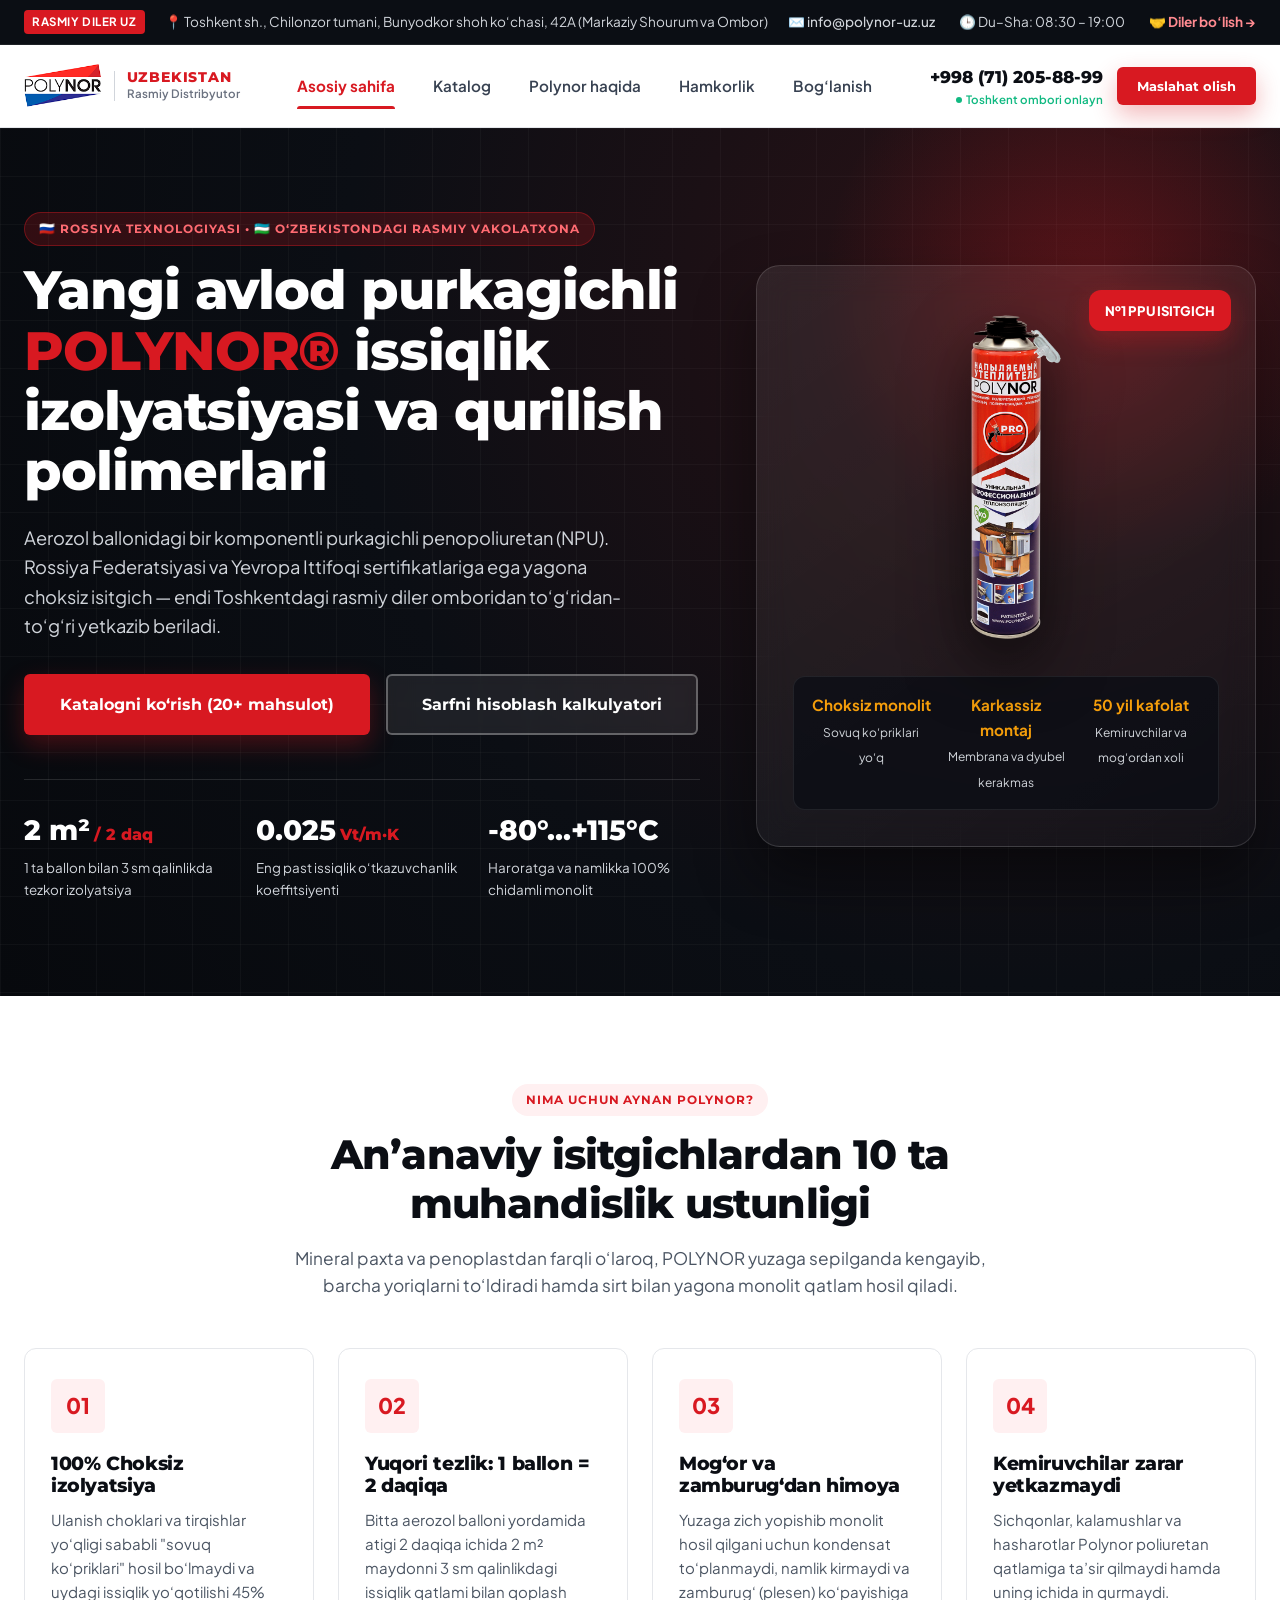
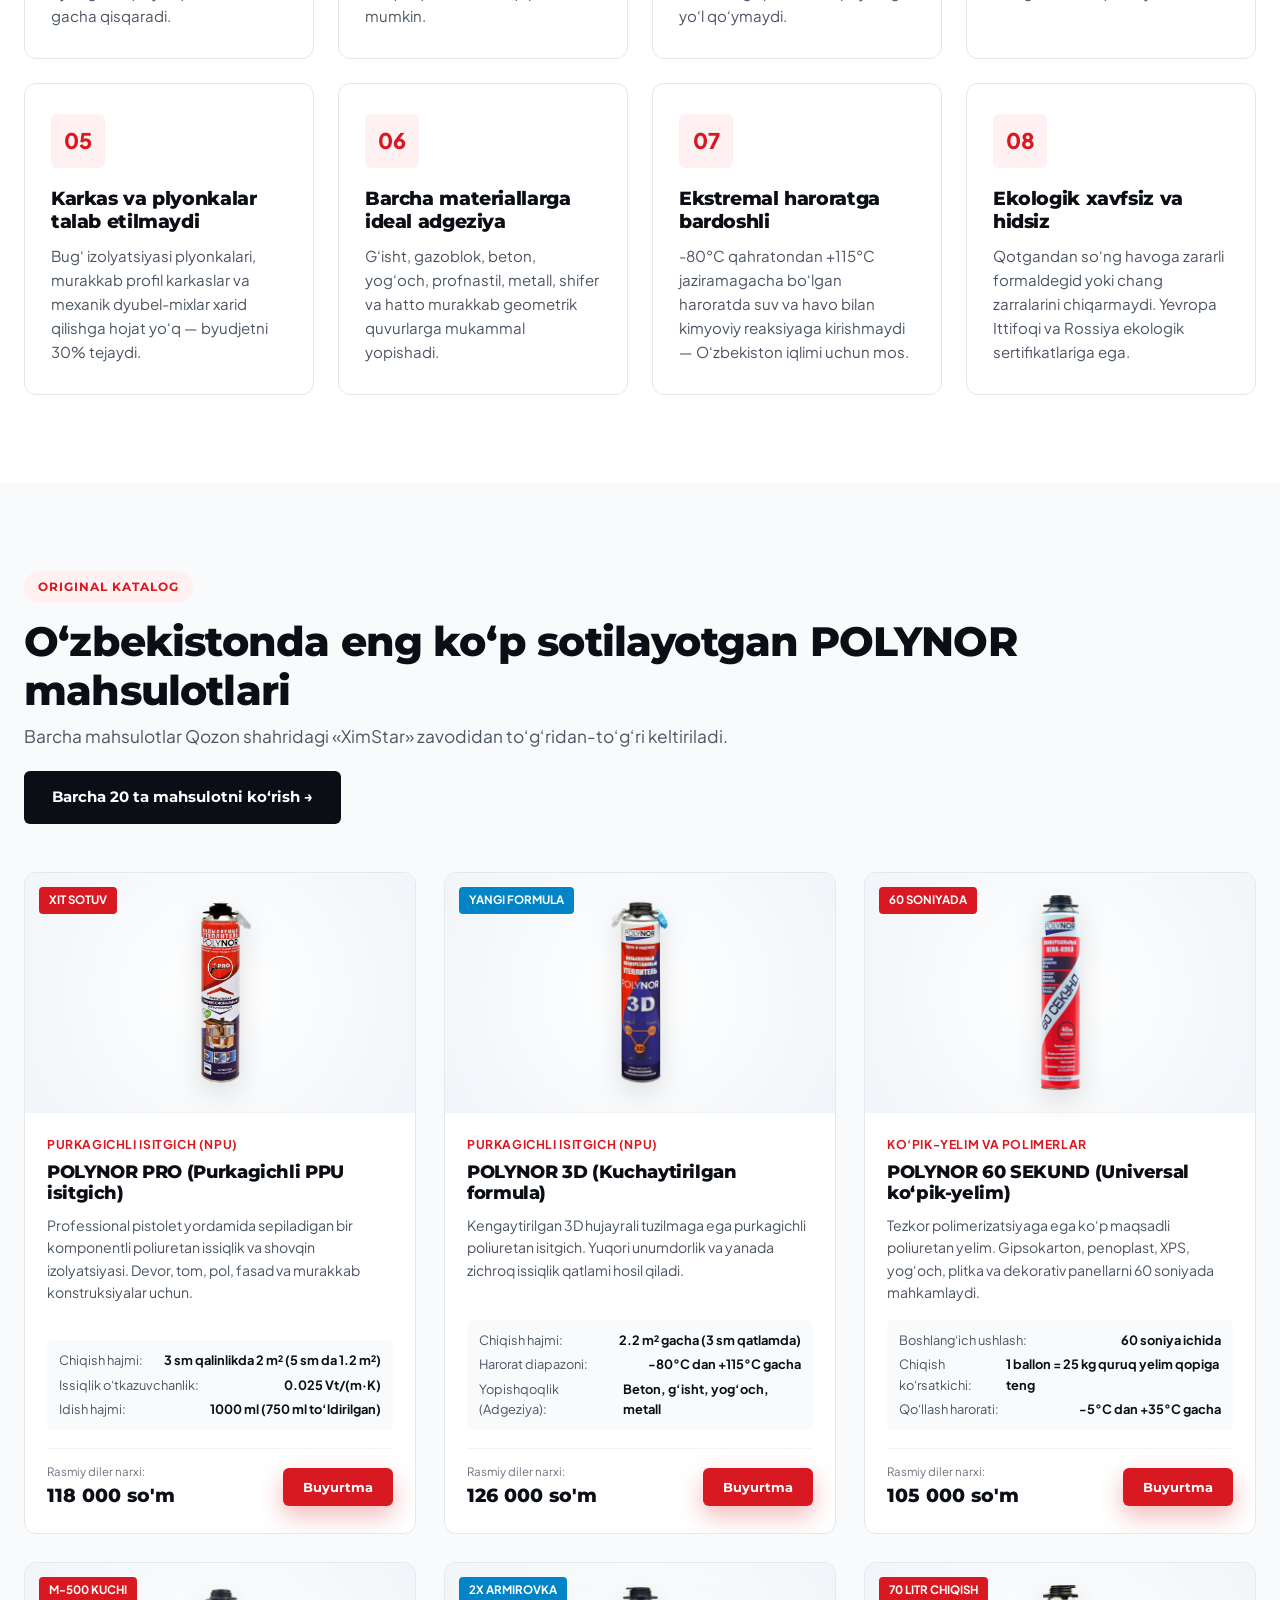
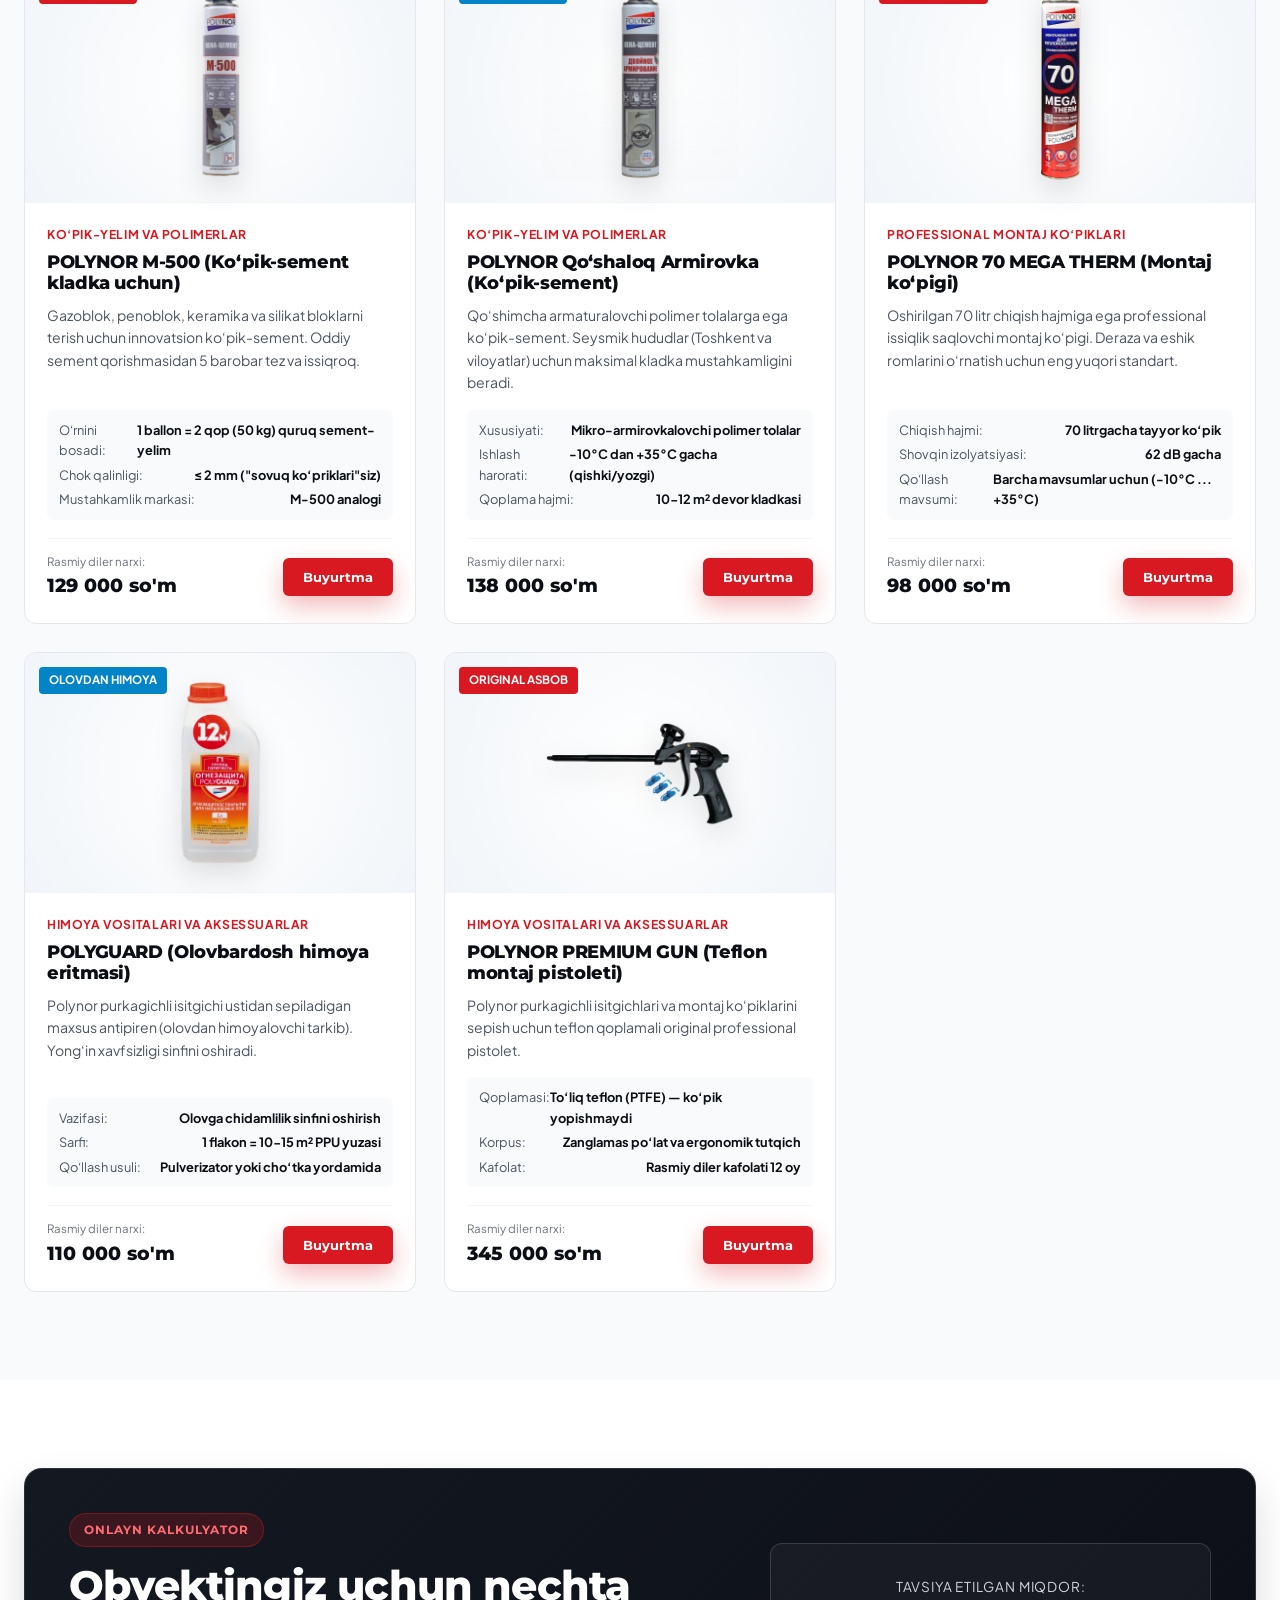
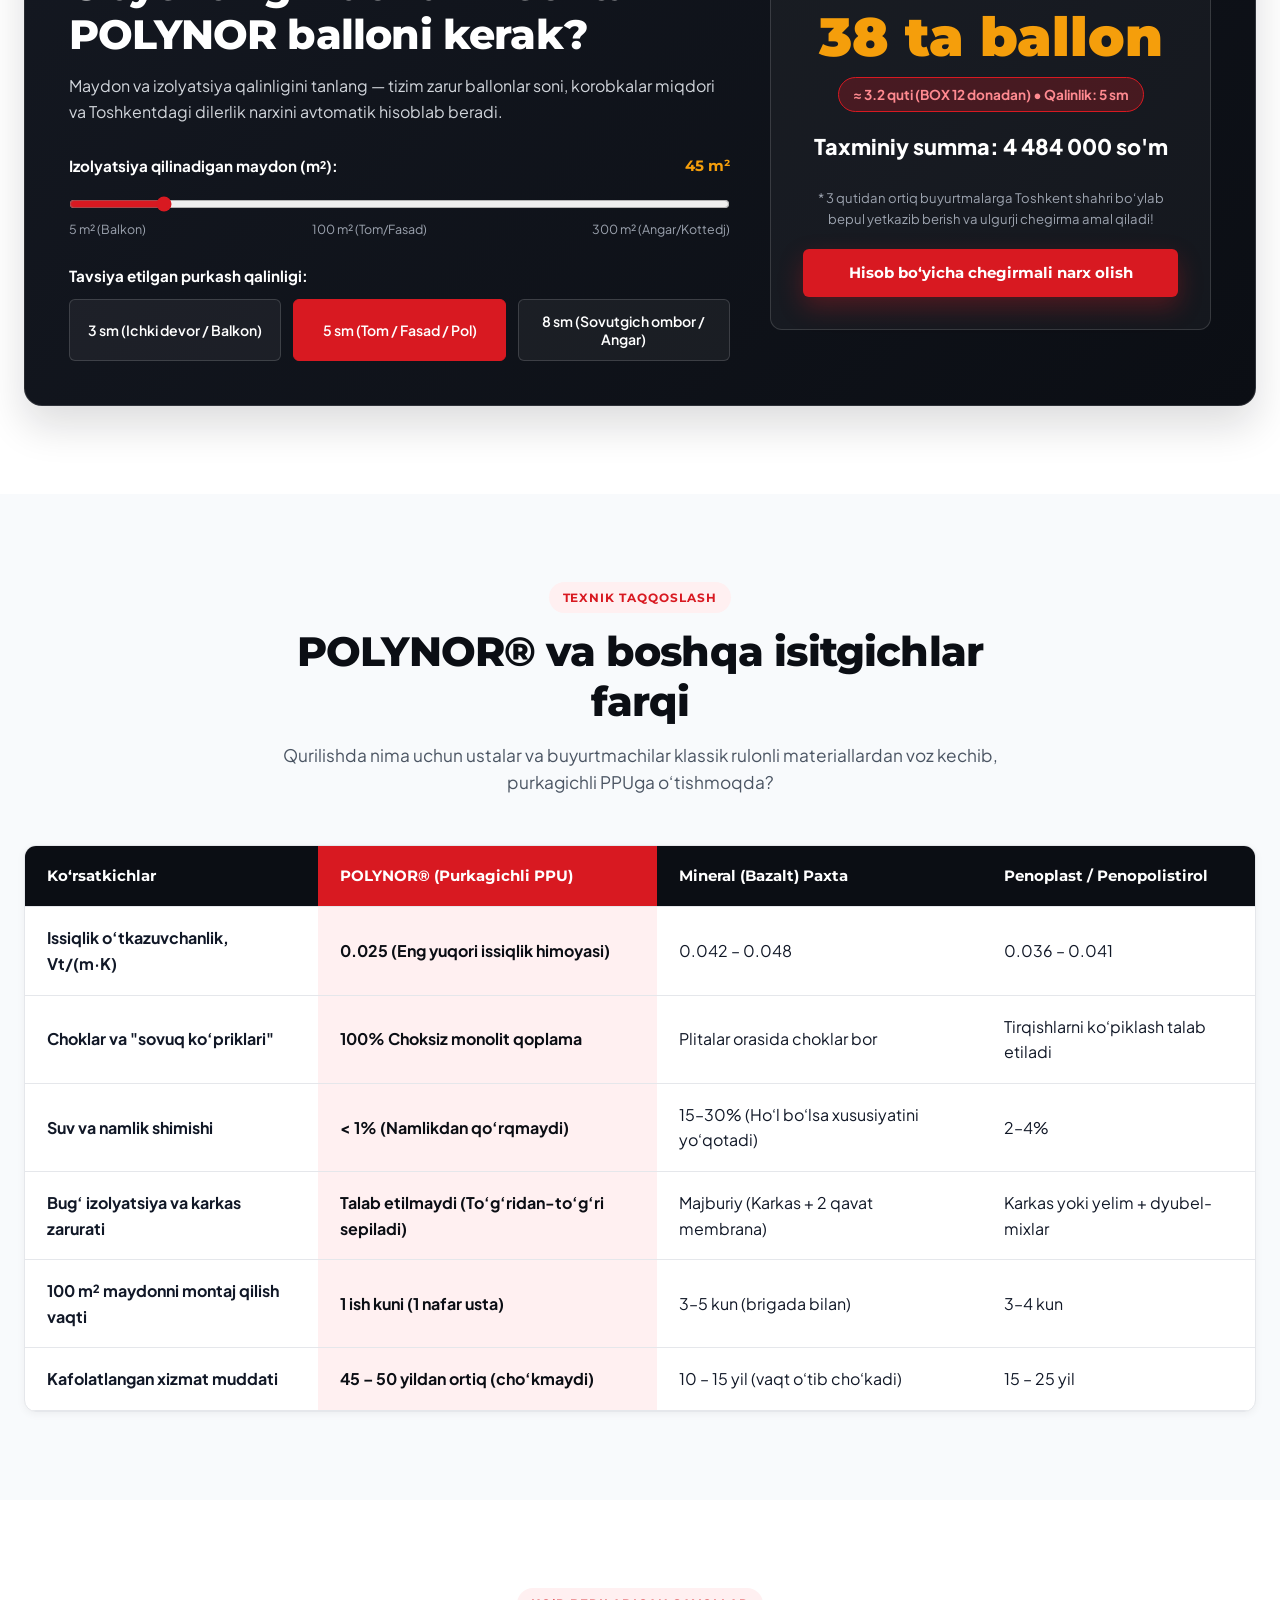
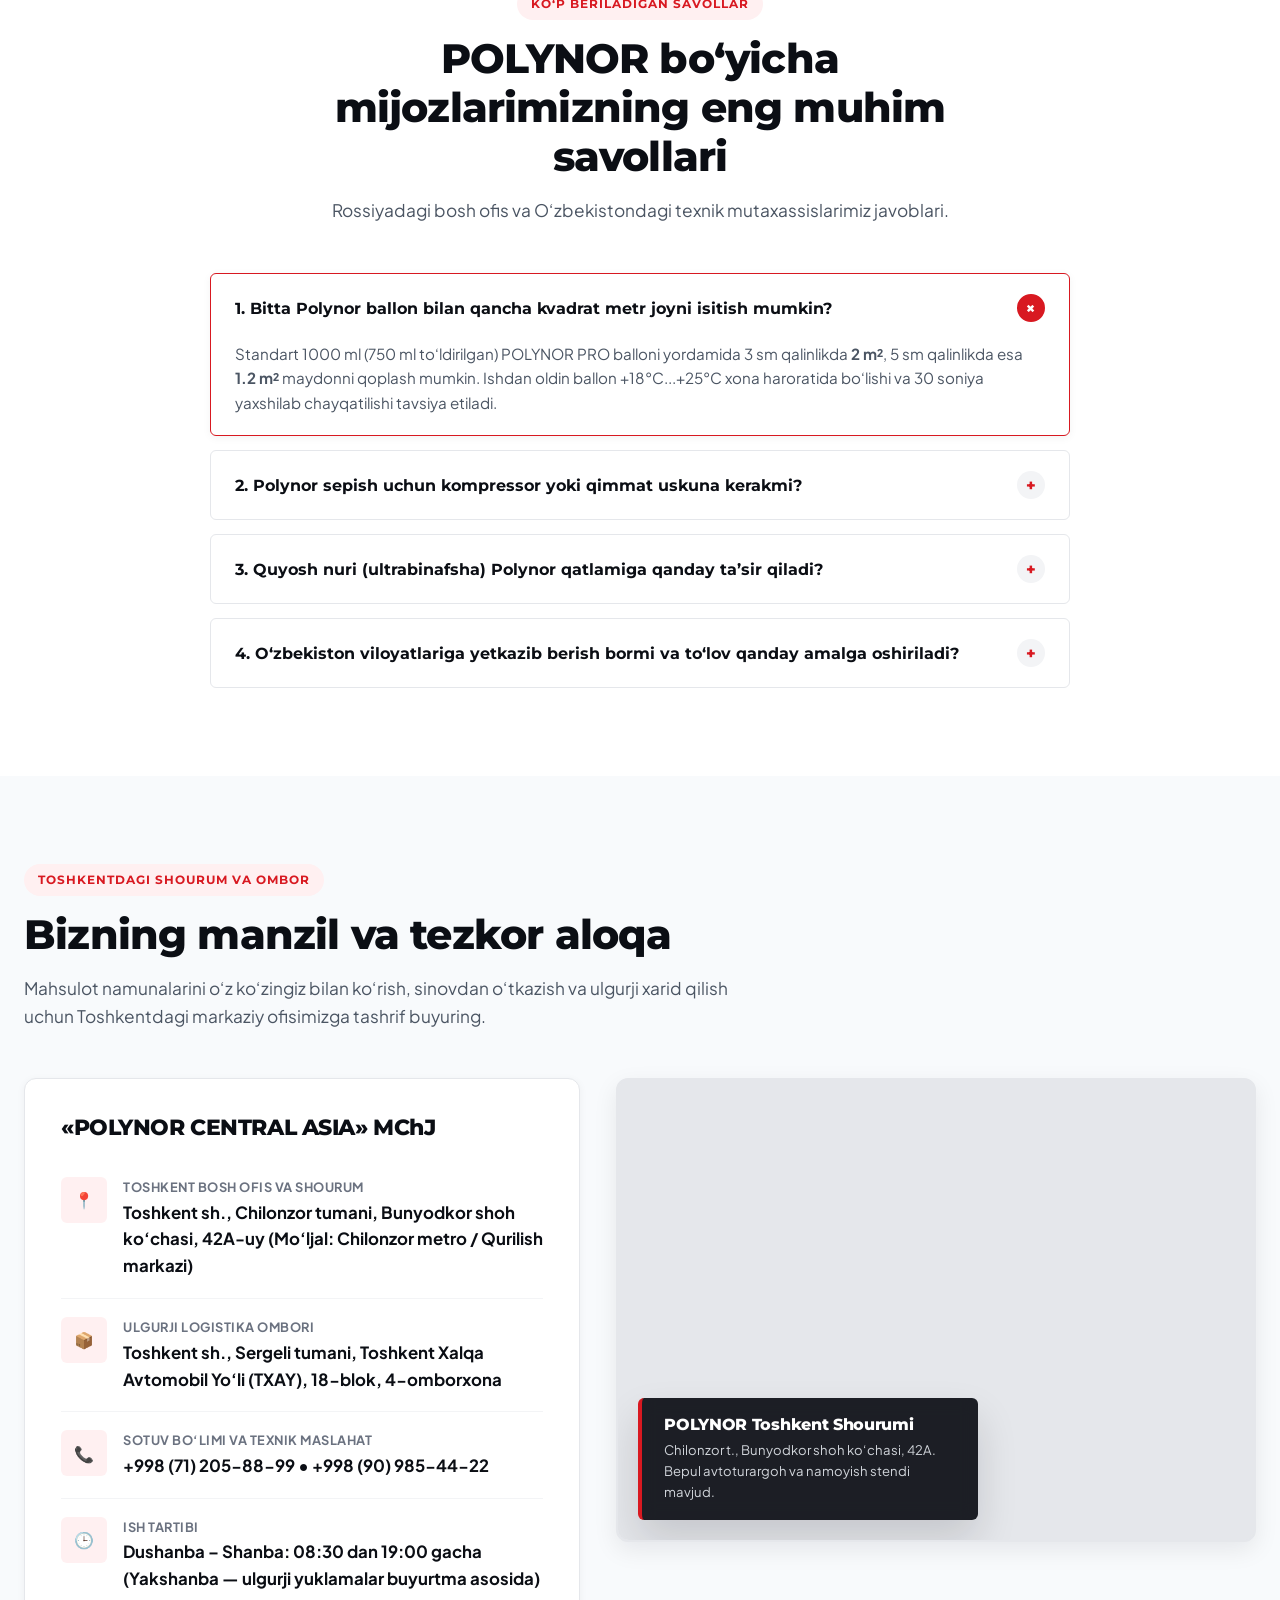
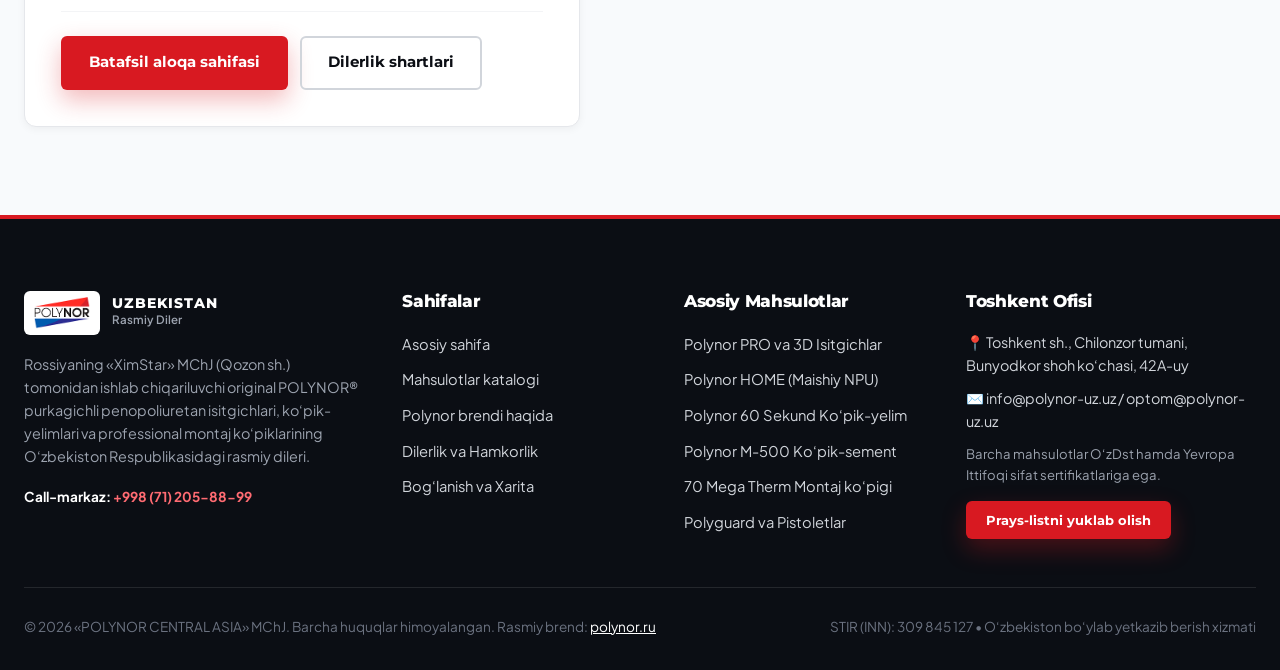
==== index.html @ f9812c46 "Initial commit: Polynor Uzbekistan official dealer website" ====
<!DOCTYPE html>
<html lang="uz">
<head>
  <meta charset="UTF-8">
  <meta name="viewport" content="width=device-width, initial-scale=1.0">
  <meta http-equiv="X-UA-Compatible" content="ie=edge">
  
  <!-- Primary SEO Meta Tags -->
  <title>POLYNOR Uzbekistan — O‘zbekistondagi Rasmiy Dileri | Purkagichli PPU Isitgich va Ko‘pik-Yelimlar</title>
  <meta name="description" content="Rossiyaning POLYNOR brendi O‘zbekistondagi rasmiy dileri. Bir komponentli purkagichli poliuretan isitgichlar (NPU), 60 Sekund ko‘pik-yelim, M-500 ko‘pik-sement va montaj ko‘piklari Toshkentda ulgurji hamda chakana narxlarda.">
  <meta name="keywords" content="Polynor Uzbekistan, Polynor Toshkent, purkagichli isitgich, penopoliuretan PPU, napilyaemiy uteplitel, Polynor 60 sekund, ko'pik sement M-500, issiqlik izolyatsiyasi, qurilish mollari Toshkent">
  <meta name="author" content="POLYNOR CENTRAL ASIA LLC — Rasmiy Diler">
  <meta name="robots" content="index, follow, max-image-preview:large">
  <link rel="canonical" href="https://polynor.uz/">

  <!-- Open Graph / Social Media -->
  <meta property="og:type" content="website">
  <meta property="og:locale" content="uz_UZ">
  <meta property="og:site_name" content="POLYNOR Uzbekistan">
  <meta property="og:title" content="POLYNOR Uzbekistan — Innovatsion Purkagichli PPU Isitgich va Qurilish Kimyosi">
  <meta property="og:description" content="1 ballon bilan 2 daqiqada 2 m² choksiz issiqlik izolyatsiyasi! Rossiyaning RF va Yevropa Ittifoqi sertifikatiga ega POLYNOR mahsulotlari Toshkent omboridan.">
  <meta property="og:image" content="assets/img/products/polynor-pro.png">
  <meta property="og:url" content="https://polynor.uz/">

  <!-- Google Fonts -->
  <link rel="preconnect" href="https://fonts.googleapis.com">
  <link rel="preconnect" href="https://fonts.gstatic.com" crossorigin>
  <link href="https://fonts.googleapis.com/css2?family=Montserrat:wght@600;700;800;900&family=Plus+Jakarta+Sans:wght@400;500;600;700&display=swap" rel="stylesheet">

  <!-- Main Stylesheet -->
  <link rel="stylesheet" href="assets/css/style.css">

  <!-- Structured Data JSON-LD (Organization, LocalBusiness, FAQPage) -->
  <script type="application/ld+json">
  {
    "@context": "https://schema.org",
    "@graph": [
      {
        "@type": "LocalBusiness",
        "@id": "https://polynor.uz/#organization",
        "name": "POLYNOR Uzbekistan — Rasmiy Diler (OOO Polynor Central Asia)",
        "image": "https://polynor.uz/assets/img/logo.png",
        "url": "https://polynor.uz/",
        "telephone": "+998712058899",
        "priceRange": "UZS",
        "address": {
          "@type": "PostalAddress",
          "streetAddress": "Chilonzor tumani, Bunyodkor shoh ko‘chasi, 42A-uy",
          "addressLocality": "Toshkent",
          "postalCode": "100115",
          "addressCountry": "UZ"
        },
        "geo": {
          "@type": "GeoCoordinates",
          "latitude": 41.2858,
          "longitude": 69.2035
        },
        "openingHoursSpecification": [
          {
            "@type": "OpeningHoursSpecification",
            "dayOfWeek": ["Monday", "Tuesday", "Wednesday", "Thursday", "Friday", "Saturday"],
            "opens": "08:30",
            "closes": "19:00"
          }
        ]
      },
      {
        "@type": "FAQPage",
        "mainEntity": [
          {
            "@type": "Question",
            "name": "1 ta Polynor ballon bilan qancha maydonni isitish mumkin?",
            "acceptedAnswer": {
              "@type": "Answer",
              "text": "1 ta standart Polynor PRO yoki HOME balloni bilan 3 sm qalinlikda 2 m² yuzani, 5 sm qalinlikda esa 1.2 m² yuzani 2 daqiqa ichida choksiz izolyatsiya qilish mumkin."
            }
          },
          {
            "@type": "Question",
            "name": "O‘zbekistonning +50°C issiq yozida va sovuq qishida Polynor o‘z xususiyatini yo‘qotmaydimi?",
            "acceptedAnswer": {
              "@type": "Answer",
              "text": "Yo‘q, Polynor poliuretan qatlami -80°C dan +115°C gacha bo‘lgan harorat oralig‘ida suv va havo bilan reaksiyaga kirishmaydi, cho‘kmaydi va 50 yilgacha xizmat qiladi."
            }
          }
        ]
      }
    ]
  }
  </script>
</head>
<body>

  <!-- Top Announcement & Official Dealer Bar -->
  <div class="topbar">
    <div class="container topbar__inner">
      <div class="topbar__left">
        <span class="topbar__badge">Rasmiy Diler UZ</span>
        <span class="topbar__info">📍 Toshkent sh., Chilonzor tumani, Bunyodkor shoh ko‘chasi, 42A (Markaziy Shourum va Ombor)</span>
      </div>
      <div class="topbar__right">
        <a href="mailto:info@polynor-uz.uz" class="topbar__link">✉️ info@polynor-uz.uz</a>
        <span class="topbar__info">🕒 Du–Sha: 08:30 – 19:00</span>
        <a href="partnership.html" class="topbar__link" style="color: #FF8A90; font-weight: 700;">🤝 Diler bo‘lish →</a>
      </div>
    </div>
  </div>

  <!-- Main Sticky Header -->
  <header class="header">
    <div class="container header__inner">
      <a href="index.html" class="logo" aria-label="POLYNOR Uzbekistan Bosh sahifa">
        <img src="assets/img/logo.png" alt="POLYNOR Original Logo" class="logo__img">
        <span class="logo__divider"></span>
        <div class="logo__region">
          <span class="logo__country">Uzbekistan</span>
          <span class="logo__sub">Rasmiy Distribyutor</span>
        </div>
      </a>

      <nav class="nav" id="mainNav" aria-label="Asosiy navigatsiya">
        <a href="index.html" class="nav__link active">Asosiy sahifa</a>
        <a href="catalog.html" class="nav__link">Katalog</a>
        <a href="about.html" class="nav__link">Polynor haqida</a>
        <a href="partnership.html" class="nav__link">Hamkorlik</a>
        <a href="contact.html" class="nav__link">Bog‘lanish</a>
      </nav>

      <div class="header__actions">
        <div class="header__phone">
          <a href="tel:+998712058899" class="header__phone-num">+998 (71) 205-88-99</a>
          <span class="header__phone-label">Toshkent ombori onlayn</span>
        </div>
        <button type="button" class="btn btn--primary btn--sm js-order-btn" data-product="Bepul texnik maslahat va narxlar praysti">
          Maslahat olish
        </button>
        <button type="button" class="burger" id="burgerBtn" aria-label="Menyuni ochish" aria-expanded="false">
          <svg width="24" height="24" viewBox="0 0 24 24" fill="none" stroke="currentColor" stroke-width="2.2">
            <line x1="3" y1="6" x2="21" y2="6"></line>
            <line x1="3" y1="12" x2="21" y2="12"></line>
            <line x1="3" y1="18" x2="21" y2="18"></line>
          </svg>
        </button>
      </div>
    </div>
  </header>

  <main>
    <!-- HERO SECTION -->
    <section class="hero">
      <div class="hero__glow"></div>
      <div class="container hero__grid">
        <div class="hero__content">
          <span class="section-tag section-tag--dark">🇷🇺 Rossiya texnologiyasi • 🇺🇿 O‘zbekistondagi rasmiy vakolatxona</span>
          <h1 class="hero__title">
            Yangi avlod purkagichli <span>POLYNOR®</span> issiqlik izolyatsiyasi va qurilish polimerlari
          </h1>
          <p class="hero__subtitle">
            Aerozol ballonidagi bir komponentli purkagichli penopoliuretan (NPU). Rossiya Federatsiyasi va Yevropa Ittifoqi sertifikatlariga ega yagona choksiz isitgich — endi Toshkentdagi rasmiy diler omboridan to‘g‘ridan-to‘g‘ri yetkazib beriladi.
          </p>
          <div class="hero__actions">
            <a href="catalog.html" class="btn btn--primary btn--lg">
              Katalogni ko‘rish (20+ mahsulot)
            </a>
            <a href="#calculator" class="btn btn--outline-white btn--lg">
              Sarfni hisoblash kalkulyatori
            </a>
          </div>

          <div class="hero__metrics">
            <div>
              <div class="hero__metric-val">2 m² <small>/ 2 daq</small></div>
              <div class="hero__metric-label">1 ta ballon bilan 3 sm qalinlikda tezkor izolyatsiya</div>
            </div>
            <div>
              <div class="hero__metric-val">0.025 <small>Vt/m·K</small></div>
              <div class="hero__metric-label">Eng past issiqlik o‘tkazuvchanlik koeffitsiyenti</div>
            </div>
            <div>
              <div class="hero__metric-val">-80°...+115°C</div>
              <div class="hero__metric-label">Haroratga va namlikka 100% chidamli monolit</div>
            </div>
          </div>
        </div>

        <div class="hero__showcase">
          <span class="hero__showcase-badge">№1 PPU ISITGICH</span>
          <div class="hero__product-stage">
            <img src="assets/img/products/polynor-pro.png" alt="POLYNOR PRO Purkagichli Penopoliuretan Isitgich" class="hero__product-img">
          </div>
          <div class="hero__specs-bar">
            <div class="hero__spec-item">
              <strong>Choksiz monolit</strong>
              <span>Sovuq ko‘priklari yo‘q</span>
            </div>
            <div class="hero__spec-item">
              <strong>Karkassiz montaj</strong>
              <span>Membrana va dyubel kerakmas</span>
            </div>
            <div class="hero__spec-item">
              <strong>50 yil kafolat</strong>
              <span>Kemiruvchilar va mog‘ordan xoli</span>
            </div>
          </div>
        </div>
      </div>
    </section>

    <!-- 10 OFFICIAL ADVANTAGES OF POLYNOR -->
    <section class="section section--white">
      <div class="container">
        <div class="section-header section-header--center">
          <span class="section-tag">Nima uchun aynan POLYNOR?</span>
          <h2 class="section-title">An’anaviy isitgichlardan 10 ta muhandislik ustunligi</h2>
          <p class="section-desc">
            Mineral paxta va penoplastdan farqli o‘laroq, POLYNOR yuzaga sepilganda kengayib, barcha yoriqlarni to‘ldiradi hamda sirt bilan yagona monolit qatlam hosil qiladi.
          </p>
        </div>

        <div class="advantages-grid">
          <div class="adv-card">
            <div class="adv-card__icon">01</div>
            <h3 class="adv-card__title">100% Choksiz izolyatsiya</h3>
            <p class="adv-card__text">Ulanish choklari va tirqishlar yo‘qligi sababli "sovuq ko‘priklari" hosil bo‘lmaydi va uydagi issiqlik yo‘qotilishi 45% gacha qisqaradi.</p>
          </div>
          <div class="adv-card">
            <div class="adv-card__icon">02</div>
            <h3 class="adv-card__title">Yuqori tezlik: 1 ballon = 2 daqiqa</h3>
            <p class="adv-card__text">Bitta aerozol balloni yordamida atigi 2 daqiqa ichida 2 m² maydonni 3 sm qalinlikdagi issiqlik qatlami bilan qoplash mumkin.</p>
          </div>
          <div class="adv-card">
            <div class="adv-card__icon">03</div>
            <h3 class="adv-card__title">Mog‘or va zamburug‘dan himoya</h3>
            <p class="adv-card__text">Yuzaga zich yopishib monolit hosil qilgani uchun kondensat to‘planmaydi, namlik kirmaydi va zamburug‘ (plesen) ko‘payishiga yo‘l qo‘ymaydi.</p>
          </div>
          <div class="adv-card">
            <div class="adv-card__icon">04</div>
            <h3 class="adv-card__title">Kemiruvchilar zarar yetkazmaydi</h3>
            <p class="adv-card__text">Sichqonlar, kalamushlar va hasharotlar Polynor poliuretan qatlamiga ta’sir qilmaydi hamda uning ichida in qurmaydi.</p>
          </div>
          <div class="adv-card">
            <div class="adv-card__icon">05</div>
            <h3 class="adv-card__title">Karkas va plyonkalar talab etilmaydi</h3>
            <p class="adv-card__text">Bug‘ izolyatsiyasi plyonkalari, murakkab profil karkaslar va mexanik dyubel-mixlar xarid qilishga hojat yo‘q — byudjetni 30% tejaydi.</p>
          </div>
          <div class="adv-card">
            <div class="adv-card__icon">06</div>
            <h3 class="adv-card__title">Barcha materiallarga ideal adgeziya</h3>
            <p class="adv-card__text">G‘isht, gazoblok, beton, yog‘och, profnastil, metall, shifer va hatto murakkab geometrik quvurlarga mukammal yopishadi.</p>
          </div>
          <div class="adv-card">
            <div class="adv-card__icon">07</div>
            <h3 class="adv-card__title">Ekstremal haroratga bardoshli</h3>
            <p class="adv-card__text">-80°C qahratondan +115°C jaziramagacha bo‘lgan haroratda suv va havo bilan kimyoviy reaksiyaga kirishmaydi — O‘zbekiston iqlimi uchun mos.</p>
          </div>
          <div class="adv-card">
            <div class="adv-card__icon">08</div>
            <h3 class="adv-card__title">Ekologik xavfsiz va hidsiz</h3>
            <p class="adv-card__text">Qotgandan so‘ng havoga zararli formaldegid yoki chang zarralarini chiqarmaydi. Yevropa Ittifoqi va Rossiya ekologik sertifikatlariga ega.</p>
          </div>
        </div>
      </div>
    </section>

    <!-- FEATURED PRODUCTS SECTION -->
    <section class="section">
      <div class="container">
        <div class="section-header" style="display: flex; justify-content: space-between; align-items: flex-end; flex-wrap: wrap; gap: 20px; max-width: 100%;">
          <div>
            <span class="section-tag">Original Katalog</span>
            <h2 class="section-title" style="margin-bottom: 8px;">O‘zbekistonda eng ko‘p sotilayotgan POLYNOR mahsulotlari</h2>
            <p class="section-desc">Barcha mahsulotlar Qozon shahridagi «XimStar» zavodidan to‘g‘ridan-to‘g‘ri keltiriladi.</p>
          </div>
          <a href="catalog.html" class="btn btn--dark">Barcha 20 ta mahsulotni ko‘rish →</a>
        </div>

        <div class="products-grid" id="featuredProductsGrid">
          <!-- Dynamically populated by assets/js/main.js -->
        </div>
      </div>
    </section>

    <!-- INTERACTIVE THERMAL CALCULATOR -->
    <section class="section section--white" id="calculator">
      <div class="container">
        <div class="calc-box">
          <div class="calc-grid">
            <div>
              <span class="section-tag section-tag--dark">Onlayn Kalkulyator</span>
              <h2 class="section-title" style="color: #fff; margin-bottom: 14px;">Obyektingiz uchun nechta POLYNOR balloni kerak?</h2>
              <p style="color: #d1d5db; margin-bottom: 30px;">
                Maydon va izolyatsiya qalinligini tanlang — tizim zarur ballonlar soni, korobkalar miqdori va Toshkentdagi dilerlik narxini avtomatik hisoblab beradi.
              </p>

              <div class="calc-form__group">
                <div class="calc-form__label">
                  <span>Izolyatsiya qilinadigan maydon (m²):</span>
                  <span class="calc-form__val" id="calcAreaVal">45 m²</span>
                </div>
                <input type="range" id="calcArea" class="calc-range" min="5" max="300" step="5" value="45">
                <div style="display: flex; justify-content: space-between; font-size: 0.78rem; color: #9ca3af; margin-top: 6px;">
                  <span>5 m² (Balkon)</span>
                  <span>100 m² (Tom/Fasad)</span>
                  <span>300 m² (Angar/Kottedj)</span>
                </div>
              </div>

              <div class="calc-form__group" style="margin-bottom: 0;">
                <div class="calc-form__label">
                  <span>Tavsiya etilgan purkash qalinligi:</span>
                </div>
                <div class="calc-options">
                  <button type="button" class="calc-opt" data-thickness="3">
                    3 sm (Ichki devor / Balkon)
                  </button>
                  <button type="button" class="calc-opt active" data-thickness="5">
                    5 sm (Tom / Fasad / Pol)
                  </button>
                  <button type="button" class="calc-opt" data-thickness="8">
                    8 sm (Sovutgich ombor / Angar)
                  </button>
                </div>
              </div>
            </div>

            <div class="calc-result">
              <div style="font-size: 0.85rem; text-transform: uppercase; letter-spacing: 0.06em; color: #d1d5db;">Tavsiya etilgan miqdor:</div>
              <div class="calc-result__cans" id="calcResultCans">38 ta ballon</div>
              <div class="calc-result__boxes" id="calcResultBoxes">≈ 3.2 quti (BOX 12 donadan) • Qalinlik: 5 sm</div>
              <div class="calc-result__price" id="calcResultPrice">Taxminiy summa: 4 484 000 so'm</div>
              <p style="font-size: 0.82rem; color: #9ca3af; margin-bottom: 20px;">
                * 3 qutidan ortiq buyurtmalarga Toshkent shahri bo‘ylab bepul yetkazib berish va ulgurji chegirma amal qiladi!
              </p>
              <button type="button" class="btn btn--primary btn--full js-order-btn" id="calcOrderBtn" data-product="Kalkulyator bo'yicha hisob-kitob buyurtmasi">
                Hisob bo‘yicha chegirmali narx olish
              </button>
            </div>
          </div>
        </div>
      </div>
    </section>

    <!-- COMPARISON TABLE (POLYNOR VS MINERAL WOOL VS EPS) -->
    <section class="section">
      <div class="container">
        <div class="section-header section-header--center">
          <span class="section-tag">Texnik Taqqoslash</span>
          <h2 class="section-title">POLYNOR® va boshqa isitgichlar farqi</h2>
          <p class="section-desc">Qurilishda nima uchun ustalar va buyurtmachilar klassik rulonli materiallardan voz kechib, purkagichli PPUga o‘tishmoqda?</p>
        </div>

        <div class="table-wrap">
          <table class="comp-table">
            <thead>
              <tr>
                <th>Ko‘rsatkichlar</th>
                <th class="highlight">POLYNOR® (Purkagichli PPU)</th>
                <th>Mineral (Bazalt) Paxta</th>
                <th>Penoplast / Penopolistirol</th>
              </tr>
            </thead>
            <tbody>
              <tr>
                <td><strong>Issiqlik o‘tkazuvchanlik, Vt/(m·K)</strong></td>
                <td class="highlight">0.025 (Eng yuqori issiqlik himoyasi)</td>
                <td>0.042 – 0.048</td>
                <td>0.036 – 0.041</td>
              </tr>
              <tr>
                <td><strong>Choklar va "sovuq ko‘priklari"</strong></td>
                <td class="highlight">100% Choksiz monolit qoplama</td>
                <td>Plitalar orasida choklar bor</td>
                <td>Tirqishlarni ko‘piklash talab etiladi</td>
              </tr>
              <tr>
                <td><strong>Suv va namlik shimishi</strong></td>
                <td class="highlight">&lt; 1% (Namlikdan qo‘rqmaydi)</td>
                <td>15–30% (Ho‘l bo‘lsa xususiyatini yo‘qotadi)</td>
                <td>2–4%</td>
              </tr>
              <tr>
                <td><strong>Bug‘ izolyatsiya va karkas zarurati</strong></td>
                <td class="highlight">Talab etilmaydi (To‘g‘ridan-to‘g‘ri sepiladi)</td>
                <td>Majburiy (Karkas + 2 qavat membrana)</td>
                <td>Karkas yoki yelim + dyubel-mixlar</td>
              </tr>
              <tr>
                <td><strong>100 m² maydonni montaj qilish vaqti</strong></td>
                <td class="highlight">1 ish kuni (1 nafar usta)</td>
                <td>3–5 kun (brigada bilan)</td>
                <td>3–4 kun</td>
              </tr>
              <tr>
                <td><strong>Kafolatlangan xizmat muddati</strong></td>
                <td class="highlight">45 – 50 yildan ortiq (cho‘kmaydi)</td>
                <td>10 – 15 yil (vaqt o‘tib cho‘kadi)</td>
                <td>15 – 25 yil</td>
              </tr>
            </tbody>
          </table>
        </div>
      </div>
    </section>

    <!-- FAQ SECTION -->
    <section class="section section--white">
      <div class="container">
        <div class="section-header section-header--center">
          <span class="section-tag">Ko‘p beriladigan savollar</span>
          <h2 class="section-title">POLYNOR bo‘yicha mijozlarimizning eng muhim savollari</h2>
          <p class="section-desc">Rossiyadagi bosh ofis va O‘zbekistondagi texnik mutaxassislarimiz javoblari.</p>
        </div>

        <div class="faq-list">
          <div class="faq-item active">
            <button type="button" class="faq-question">
              <span>1. Bitta Polynor ballon bilan qancha kvadrat metr joyni isitish mumkin?</span>
              <span class="faq-icon">+</span>
            </button>
            <div class="faq-answer">
              Standart 1000 ml (750 ml to‘ldirilgan) POLYNOR PRO balloni yordamida 3 sm qalinlikda <strong>2 m²</strong>, 5 sm qalinlikda esa <strong>1.2 m²</strong> maydonni qoplash mumkin. Ishdan oldin ballon +18°C...+25°C xona haroratida bo‘lishi va 30 soniya yaxshilab chayqatilishi tavsiya etiladi.
            </div>
          </div>

          <div class="faq-item">
            <button type="button" class="faq-question">
              <span>2. Polynor sepish uchun kompressor yoki qimmat uskuna kerakmi?</span>
              <span class="faq-icon">+</span>
            </button>
            <div class="faq-answer">
              Mutlaqo kerak emas! POLYNORning asosiy afzalligi — u elektr energiyasi, kompressor yoki ikki komponentli reaktorlarsiz ishlaydi. Sizga faqat montaj pistoleti (Polynor Premium GUN) va ballon to‘plamidagi maxsus qizil purkagich nasadka kifoya. POLYNOR HOME versiyasi esa hatto pistoletsiz ham ishlatiladi.
            </div>
          </div>

          <div class="faq-item">
            <button type="button" class="faq-question">
              <span>3. Quyosh nuri (ultrabinafsha) Polynor qatlamiga qanday ta’sir qiladi?</span>
              <span class="faq-icon">+</span>
            </button>
            <div class="faq-answer">
              Barcha poliuretanlar kabi, POLYNOR ham ochiq quyosh nuri (UV) ostida qolsa, vaqt o‘tishi bilan sarg‘ayib, ustki qatlami mo‘rtlashishi mumkin. Shu sababli tashqi fasadda qo‘llanilganda, qotgandan so‘ng ustidan suvoq, bo‘yoq, sayding yoki dekorativ panel bilan yopilishi kerak.
            </div>
          </div>

          <div class="faq-item">
            <button type="button" class="faq-question">
              <span>4. O‘zbekiston viloyatlariga yetkazib berish bormi va to‘lov qanday amalga oshiriladi?</span>
              <span class="faq-icon">+</span>
            </button>
            <div class="faq-answer">
              Ha! Toshkent shahridagi markaziy omborimizdan Samarqand, Buxoro, Farg‘ona, Andijon, Namangan, Qashqadaryo, Surxondaryo, Xorazm, Navoiy va Qoraqalpog‘istonga 24-48 soat ichida transport kompaniyalari orqali yetkazib beramiz. To‘lov naqd, Uzcard/Humo/Click/Payme yoki korxonalar uchun QQS (NDS) bilan pul o‘tkazish yo‘li orqali qabul qilinadi.
            </div>
          </div>
        </div>
      </div>
    </section>

    <!-- TASHKENT IFRAME MAP & QUICK CONTACT SECTION -->
    <section class="section">
      <div class="container">
        <div class="section-header">
          <span class="section-tag">Toshkentdagi Shourum va Ombor</span>
          <h2 class="section-title">Bizning manzil va tezkor aloqa</h2>
          <p class="section-desc">Mahsulot namunalarini o‘z ko‘zingiz bilan ko‘rish, sinovdan o‘tkazish va ulgurji xarid qilish uchun Toshkentdagi markaziy ofisimizga tashrif buyuring.</p>
        </div>

        <div class="contact-grid">
          <div class="contact-info-card">
            <h3 style="font-size: 1.35rem; margin-bottom: 18px;">«POLYNOR CENTRAL ASIA» MChJ</h3>
            
            <div class="contact-item">
              <div class="contact-item__icon">📍</div>
              <div>
                <div class="contact-item__label">Toshkent Bosh Ofis va Shourum</div>
                <div class="contact-item__val">Toshkent sh., Chilonzor tumani, Bunyodkor shoh ko‘chasi, 42A-uy (Mo‘ljal: Chilonzor metro / Qurilish markazi)</div>
              </div>
            </div>

            <div class="contact-item">
              <div class="contact-item__icon">📦</div>
              <div>
                <div class="contact-item__label">Ulgurji Logistika Ombori</div>
                <div class="contact-item__val">Toshkent sh., Sergeli tumani, Toshkent Xalqa Avtomobil Yo‘li (TXAY), 18-blok, 4-omborxona</div>
              </div>
            </div>

            <div class="contact-item">
              <div class="contact-item__icon">📞</div>
              <div>
                <div class="contact-item__label">Sotuv bo‘limi va Texnik maslahat</div>
                <div class="contact-item__val">
                  <a href="tel:+998712058899">+998 (71) 205-88-99</a> &bull; <a href="tel:+998909854422">+998 (90) 985-44-22</a>
                </div>
              </div>
            </div>

            <div class="contact-item">
              <div class="contact-item__icon">🕒</div>
              <div>
                <div class="contact-item__label">Ish tartibi</div>
                <div class="contact-item__val">Dushanba – Shanba: 08:30 dan 19:00 gacha (Yakshanba — ulgurji yuklamalar buyurtma asosida)</div>
              </div>
            </div>

            <div style="margin-top: 24px; display: flex; gap: 12px; flex-wrap: wrap;">
              <a href="contact.html" class="btn btn--primary">Batafsil aloqa sahifasi</a>
              <a href="partnership.html" class="btn btn--outline">Dilerlik shartlari</a>
            </div>
          </div>

          <div class="map-frame-wrap">
            <iframe 
              title="Polynor Uzbekistan Toshkentdagi Rasmiy Diler Xaritasi"
              src="https://www.google.com/maps/embed?pb=!1m18!1m12!1m3!1d47966.66316873688!2d69.1856414!3d41.2857977!2m3!1f0!2f0!3f0!3m2!1i1024!2i768!4f13.1!3m3!1m2!1s0x38ae8ba578f4f58d%3A0xd7a2ecf23413b7a0!2sChilanzar%20District%2C%20Tashkent%2C%20Uzbekistan!5e0!3m2!1sen!2suz!4v1710000000000!5m2!1sen!2suz" 
              allowfullscreen="" 
              loading="lazy" 
              referrerpolicy="no-referrer-when-downgrade">
            </iframe>
            <div class="map-overlay-card">
              <h4>POLYNOR Toshkent Shourumi</h4>
              <p>Chilonzor t., Bunyodkor shoh ko‘chasi, 42A. Bepul avtoturargoh va namoyish stendi mavjud.</p>
            </div>
          </div>
        </div>
      </div>
    </section>
  </main>

  <!-- FOOTER -->
  <footer class="footer">
    <div class="container">
      <div class="footer__grid">
        <div>
          <a href="index.html" class="logo" style="margin-bottom: 18px;">
            <img src="assets/img/logo.png" alt="POLYNOR Logo" class="logo__img" style="background: #fff; padding: 6px 10px; border-radius: 6px;">
            <div class="logo__region">
              <span class="logo__country" style="color: #fff;">Uzbekistan</span>
              <span class="logo__sub" style="color: #9ca3af;">Rasmiy Diler</span>
            </div>
          </a>
          <p style="font-size: 0.9rem; color: #9ca3af; margin-bottom: 18px;">
            Rossiyaning «XimStar» MChJ (Qozon sh.) tomonidan ishlab chiqariluvchi original POLYNOR® purkagichli penopoliuretan isitgichlari, ko‘pik-yelimlari va professional montaj ko‘piklarining O‘zbekiston Respublikasidagi rasmiy dileri.
          </p>
          <div style="font-size: 0.85rem; color: #fff; font-weight: 700;">
            Call-markaz: <a href="tel:+998712058899" style="color: #FF6B72;">+998 (71) 205-88-99</a>
          </div>
        </div>

        <div>
          <h4 class="footer__title">Sahifalar</h4>
          <ul class="footer__links">
            <li><a href="index.html">Asosiy sahifa</a></li>
            <li><a href="catalog.html">Mahsulotlar katalogi</a></li>
            <li><a href="about.html">Polynor brendi haqida</a></li>
            <li><a href="partnership.html">Dilerlik va Hamkorlik</a></li>
            <li><a href="contact.html">Bog‘lanish va Xarita</a></li>
          </ul>
        </div>

        <div>
          <h4 class="footer__title">Asosiy Mahsulotlar</h4>
          <ul class="footer__links">
            <li><a href="catalog.html?cat=insulation">Polynor PRO va 3D Isitgichlar</a></li>
            <li><a href="catalog.html?cat=insulation">Polynor HOME (Maishiy NPU)</a></li>
            <li><a href="catalog.html?cat=adhesives">Polynor 60 Sekund Ko‘pik-yelim</a></li>
            <li><a href="catalog.html?cat=adhesives">Polynor M-500 Ko‘pik-sement</a></li>
            <li><a href="catalog.html?cat=foams">70 Mega Therm Montaj ko‘pigi</a></li>
            <li><a href="catalog.html?cat=accessories">Polyguard va Pistoletlar</a></li>
          </ul>
        </div>

        <div>
          <h4 class="footer__title">Toshkent Ofisi</h4>
          <p style="font-size: 0.9rem; margin-bottom: 10px;">
            📍 Toshkent sh., Chilonzor tumani, Bunyodkor shoh ko‘chasi, 42A-uy
          </p>
          <p style="font-size: 0.9rem; margin-bottom: 10px;">
            ✉️ <a href="mailto:info@polynor-uz.uz">info@polynor-uz.uz</a> / <a href="mailto:optom@polynor-uz.uz">optom@polynor-uz.uz</a>
          </p>
          <p style="font-size: 0.82rem; color: #9ca3af; margin-bottom: 16px;">
            Barcha mahsulotlar O‘zDst hamda Yevropa Ittifoqi sifat sertifikatlariga ega.
          </p>
          <button type="button" class="btn btn--primary btn--sm js-order-btn" data-product="Ulgurji prays-list so'rovi">
            Prays-listni yuklab olish
          </button>
        </div>
      </div>

      <div class="footer__bottom">
        <div>&copy; 2026 «POLYNOR CENTRAL ASIA» MChJ. Barcha huquqlar himoyalangan. Rasmiy brend: <a href="https://www.polynor.ru/ru" target="_blank" rel="noopener" style="color: #fff; text-decoration: underline;">polynor.ru</a></div>
        <div>STIR (INN): 309 845 127 • O‘zbekiston bo‘ylab yetkazib berish xizmati</div>
      </div>
    </div>
  </footer>

  <!-- ORDER & CALLBACK MODAL -->
  <div class="modal-backdrop" id="orderModal" role="dialog" aria-modal="true" aria-labelledby="modalHeading">
    <div class="modal">
      <button type="button" class="modal__close" id="modalCloseBtn" aria-label="Yopish">&times;</button>
      <span class="section-tag">Tezkor buyurtma</span>
      <h3 id="modalHeading" style="font-size: 1.4rem; margin-bottom: 6px;">Rasmiy dilerdan buyurtma va maslahat</h3>
      <p id="modalProductTitle" style="font-size: 0.9rem; color: var(--brand-red); font-weight: 700; margin-bottom: 18px;">
        Umumiy maslahat va buyurtma
      </p>

      <form class="js-lead-form">
        <input type="hidden" name="product" id="modalProductInput" value="">
        <div class="form-group">
          <label class="form-label" for="modalName">Ismingiz yoki tashkilot nomi *</label>
          <input type="text" id="modalName" class="form-control" placeholder="Masalan: Azizbek / Stroy Invest MChJ" required>
        </div>
        <div class="form-group">
          <label class="form-label" for="modalPhone">Telefon raqamingiz *</label>
          <input type="tel" id="modalPhone" class="form-control" placeholder="+998 (90) 123-45-67" required>
        </div>
        <div class="form-group">
          <label class="form-label" for="modalRegion">Hudud va kerakli miqdor</label>
          <input type="text" id="modalRegion" class="form-control" placeholder="Toshkent sh. / 2 korobka (24 ta ballon)">
        </div>
        <button type="submit" class="btn btn--primary btn--full">So‘rov yuborish</button>
      </form>
    </div>
  </div>

  <script src="assets/js/main.js"></script>
</body>
</html>
---- assets/css/style.css ----
/* ==========================================================================
   POLYNOR UZBEKISTAN — OFFICIAL DEALER STYLESHEET
   Brand-aligned Industrial Modern Design (Polynor Red #D81921, Charcoal #111418)
   ========================================================================== */

:root {
  --brand-red: #D81921;
  --brand-red-dark: #B01017;
  --brand-red-light: #FFF0F1;
  --brand-amber: #F59E0B;
  --brand-cream: #FEF3C7;
  
  --dark-900: #0B0E14;
  --dark-800: #141821;
  --dark-700: #1E2430;
  --dark-600: #2D3545;
  
  --gray-900: #111827;
  --gray-700: #374151;
  --gray-600: #4B5563;
  --gray-500: #6B7280;
  --gray-300: #D1D5DB;
  --gray-200: #E5E7EB;
  --gray-100: #F3F4F6;
  --gray-50: #F8FAFC;
  --white: #FFFFFF;

  --radius-sm: 6px;
  --radius-md: 12px;
  --radius-lg: 18px;
  --radius-xl: 24px;

  --shadow-sm: 0 2px 8px rgba(11, 14, 20, 0.05);
  --shadow-md: 0 8px 24px rgba(11, 14, 20, 0.08);
  --shadow-lg: 0 20px 40px rgba(11, 14, 20, 0.14);
  --shadow-red: 0 10px 25px rgba(216, 25, 33, 0.3);

  --transition: all 0.28s cubic-bezier(0.16, 1, 0.3, 1);
  --container: 1280px;
}

*, *::before, *::after {
  box-sizing: border-box;
  margin: 0;
  padding: 0;
}

html {
  scroll-behavior: smooth;
  font-size: 16px;
}

body {
  font-family: 'Plus Jakarta Sans', 'Inter', -apple-system, BlinkMacSystemFont, sans-serif;
  color: var(--gray-900);
  background-color: var(--gray-50);
  line-height: 1.6;
  overflow-x: hidden;
  -webkit-font-smoothing: antialiased;
}

h1, h2, h3, h4, h5, h6 {
  font-family: 'Montserrat', 'Plus Jakarta Sans', sans-serif;
  font-weight: 800;
  line-height: 1.2;
  letter-spacing: -0.02em;
  color: var(--dark-900);
}

a {
  color: inherit;
  text-decoration: none;
  transition: var(--transition);
}

ul {
  list-style: none;
}

img {
  max-width: 100%;
  height: auto;
  display: block;
}

button, input, select, textarea {
  font-family: inherit;
  font-size: inherit;
}

.container {
  max-width: var(--container);
  margin: 0 auto;
  padding: 0 24px;
}

/* ==========================================================================
   TOP BAR & HEADER
   ========================================================================== */
.topbar {
  background: var(--dark-900);
  color: var(--gray-300);
  font-size: 0.85rem;
  padding: 10px 0;
  border-bottom: 1px solid rgba(255, 255, 255, 0.08);
}

.topbar__inner {
  display: flex;
  justify-content: space-between;
  align-items: center;
  flex-wrap: wrap;
  gap: 12px;
}

.topbar__left {
  display: flex;
  align-items: center;
  gap: 20px;
}

.topbar__badge {
  background: var(--brand-red);
  color: var(--white);
  font-weight: 700;
  font-size: 0.72rem;
  text-transform: uppercase;
  padding: 3px 8px;
  border-radius: 4px;
  letter-spacing: 0.05em;
}

.topbar__info {
  display: flex;
  align-items: center;
  gap: 6px;
}

.topbar__right {
  display: flex;
  align-items: center;
  gap: 24px;
}

.topbar__link {
  display: inline-flex;
  align-items: center;
  gap: 6px;
  color: var(--gray-300);
  font-weight: 500;
}

.topbar__link:hover {
  color: var(--white);
}

.header {
  position: sticky;
  top: 0;
  z-index: 1000;
  background: rgba(255, 255, 255, 0.95);
  backdrop-filter: blur(12px);
  border-bottom: 1px solid var(--gray-200);
  transition: var(--transition);
}

.header.scrolled {
  box-shadow: var(--shadow-md);
}

.header__inner {
  display: flex;
  align-items: center;
  justify-content: space-between;
  height: 82px;
  gap: 24px;
}

.logo {
  display: flex;
  align-items: center;
  gap: 12px;
}

.logo__img {
  height: 44px;
  width: auto;
  object-fit: contain;
}

.logo__divider {
  width: 1px;
  height: 30px;
  background: var(--gray-300);
}

.logo__region {
  display: flex;
  flex-direction: column;
}

.logo__country {
  font-family: 'Montserrat', sans-serif;
  font-weight: 800;
  font-size: 0.85rem;
  color: var(--brand-red);
  letter-spacing: 0.06em;
  text-transform: uppercase;
  line-height: 1.1;
}

.logo__sub {
  font-size: 0.72rem;
  color: var(--gray-500);
  font-weight: 600;
}

.nav {
  display: flex;
  align-items: center;
  gap: 6px;
}

.nav__link {
  padding: 10px 16px;
  font-weight: 600;
  font-size: 0.95rem;
  color: var(--gray-700);
  border-radius: var(--radius-sm);
  position: relative;
}

.nav__link:hover {
  color: var(--brand-red);
  background: var(--brand-red-light);
}

.nav__link.active {
  color: var(--brand-red);
  font-weight: 700;
}

.nav__link.active::after {
  content: '';
  position: absolute;
  bottom: 0;
  left: 16px;
  right: 16px;
  height: 3px;
  background: var(--brand-red);
  border-radius: 3px 3px 0 0;
}

.header__actions {
  display: flex;
  align-items: center;
  gap: 14px;
}

.header__phone {
  display: flex;
  flex-direction: column;
  text-align: right;
}

.header__phone-num {
  font-family: 'Montserrat', sans-serif;
  font-weight: 800;
  font-size: 1.05rem;
  color: var(--dark-900);
}

.header__phone-num:hover {
  color: var(--brand-red);
}

.header__phone-label {
  font-size: 0.72rem;
  color: #10B981;
  font-weight: 600;
  display: flex;
  align-items: center;
  justify-content: flex-end;
  gap: 4px;
}

.header__phone-label::before {
  content: '';
  width: 6px;
  height: 6px;
  background: #10B981;
  border-radius: 50%;
  display: inline-block;
}

.burger {
  display: none;
  background: none;
  border: 1px solid var(--gray-200);
  border-radius: var(--radius-sm);
  padding: 10px;
  cursor: pointer;
  color: var(--dark-900);
}

/* ==========================================================================
   BUTTONS & BADGES
   ========================================================================== */
.btn {
  display: inline-flex;
  align-items: center;
  justify-content: center;
  gap: 10px;
  padding: 13px 26px;
  font-family: 'Montserrat', sans-serif;
  font-weight: 700;
  font-size: 0.92rem;
  border-radius: var(--radius-sm);
  border: 2px solid transparent;
  cursor: pointer;
  transition: var(--transition);
  text-align: center;
  white-space: nowrap;
}

.btn--primary {
  background: var(--brand-red);
  color: var(--white);
  box-shadow: var(--shadow-red);
}

.btn--primary:hover {
  background: var(--brand-red-dark);
  transform: translateY(-2px);
  box-shadow: 0 14px 28px rgba(216, 25, 33, 0.4);
}

.btn--dark {
  background: var(--dark-900);
  color: var(--white);
}

.btn--dark:hover {
  background: var(--dark-700);
  transform: translateY(-2px);
}

.btn--outline {
  background: transparent;
  border-color: var(--gray-300);
  color: var(--dark-900);
}

.btn--outline:hover {
  border-color: var(--brand-red);
  color: var(--brand-red);
  background: var(--brand-red-light);
}

.btn--outline-white {
  background: rgba(255, 255, 255, 0.08);
  border-color: rgba(255, 255, 255, 0.3);
  color: var(--white);
  backdrop-filter: blur(6px);
}

.btn--outline-white:hover {
  background: var(--white);
  color: var(--dark-900);
  border-color: var(--white);
}

.btn--sm {
  padding: 9px 18px;
  font-size: 0.84rem;
}

.btn--lg {
  padding: 16px 34px;
  font-size: 1rem;
}

.btn--full {
  width: 100%;
}

.section-tag {
  display: inline-flex;
  align-items: center;
  gap: 8px;
  padding: 6px 14px;
  background: var(--brand-red-light);
  color: var(--brand-red);
  font-family: 'Montserrat', sans-serif;
  font-weight: 700;
  font-size: 0.78rem;
  text-transform: uppercase;
  letter-spacing: 0.08em;
  border-radius: 99px;
  margin-bottom: 14px;
}

.section-tag--dark {
  background: rgba(216, 25, 33, 0.2);
  color: #FF6B72;
  border: 1px solid rgba(216, 25, 33, 0.4);
}

.section-header {
  max-width: 720px;
  margin-bottom: 48px;
}

.section-header--center {
  margin-left: auto;
  margin-right: auto;
  text-align: center;
}

.section-title {
  font-size: clamp(1.85rem, 3.2vw, 2.65rem);
  margin-bottom: 16px;
}

.section-desc {
  font-size: 1.08rem;
  color: var(--gray-600);
}

/* ==========================================================================
   HERO SECTION (INDUSTRIAL POLYNOR STYLE WITH MODERN UPGRADE)
   ========================================================================== */
.hero {
  position: relative;
  background: radial-gradient(circle at 80% 20%, #2B1216 0%, var(--dark-900) 55%, #07090D 100%);
  color: var(--white);
  padding: 84px 0 96px;
  overflow: hidden;
}

.hero::before {
  content: '';
  position: absolute;
  inset: 0;
  background-image: 
    linear-gradient(rgba(255, 255, 255, 0.03) 1px, transparent 1px),
    linear-gradient(90deg, rgba(255, 255, 255, 0.03) 1px, transparent 1px);
  background-size: 48px 48px;
  pointer-events: none;
}

.hero__glow {
  position: absolute;
  width: 560px;
  height: 560px;
  background: radial-gradient(circle, rgba(216, 25, 33, 0.28) 0%, transparent 70%);
  top: -120px;
  right: -100px;
  pointer-events: none;
}

.hero__grid {
  position: relative;
  z-index: 2;
  display: grid;
  grid-template-columns: 1.15fr 0.85fr;
  gap: 56px;
  align-items: center;
}

.hero__title {
  color: var(--white);
  font-size: clamp(2.25rem, 4.2vw, 3.6rem);
  line-height: 1.12;
  margin-bottom: 22px;
}

.hero__title span {
  color: var(--brand-red);
  display: inline-block;
}

.hero__subtitle {
  font-size: 1.14rem;
  color: var(--gray-300);
  margin-bottom: 34px;
  max-width: 600px;
}

.hero__actions {
  display: flex;
  flex-wrap: wrap;
  gap: 16px;
  margin-bottom: 44px;
}

.hero__metrics {
  display: grid;
  grid-template-columns: repeat(3, 1fr);
  gap: 20px;
  padding-top: 28px;
  border-top: 1px solid rgba(255, 255, 255, 0.12);
}

.hero__metric-val {
  font-family: 'Montserrat', sans-serif;
  font-size: 1.75rem;
  font-weight: 800;
  color: var(--white);
  display: flex;
  align-items: baseline;
  gap: 4px;
}

.hero__metric-val small {
  color: var(--brand-red);
  font-size: 1rem;
}

.hero__metric-label {
  font-size: 0.84rem;
  color: var(--gray-300);
  margin-top: 4px;
}

.hero__showcase {
  position: relative;
  background: linear-gradient(145deg, rgba(255,255,255,0.08) 0%, rgba(255,255,255,0.02) 100%);
  border: 1px solid rgba(255, 255, 255, 0.14);
  border-radius: var(--radius-xl);
  padding: 36px;
  backdrop-filter: blur(16px);
  box-shadow: 0 30px 60px rgba(0, 0, 0, 0.45);
}

.hero__showcase-badge {
  position: absolute;
  top: 24px;
  right: 24px;
  background: var(--brand-red);
  color: var(--white);
  padding: 10px 16px;
  border-radius: var(--radius-md);
  font-weight: 800;
  font-size: 0.82rem;
  text-transform: uppercase;
  box-shadow: var(--shadow-red);
  z-index: 3;
}

.hero__product-stage {
  display: flex;
  justify-content: center;
  align-items: center;
  min-height: 340px;
  position: relative;
}

.hero__product-img {
  max-height: 350px;
  width: auto;
  filter: drop-shadow(0 24px 32px rgba(0, 0, 0, 0.65));
  transition: transform 0.5s ease;
}

.hero__showcase:hover .hero__product-img {
  transform: scale(1.05) rotate(-2deg);
}

.hero__specs-bar {
  display: grid;
  grid-template-columns: repeat(3, 1fr);
  gap: 12px;
  margin-top: 24px;
  background: rgba(11, 14, 20, 0.75);
  padding: 16px;
  border-radius: var(--radius-md);
  border: 1px solid rgba(255, 255, 255, 0.08);
}

.hero__spec-item {
  text-align: center;
}

.hero__spec-item strong {
  display: block;
  font-size: 0.95rem;
  color: var(--brand-amber);
}

.hero__spec-item span {
  font-size: 0.75rem;
  color: var(--gray-300);
}

/* ==========================================================================
   PAGE HERO (BREADCRUMB HEADER FOR SUBPAGES)
   ========================================================================== */
.page-hero {
  background: linear-gradient(135deg, var(--dark-900) 0%, #1F1115 100%);
  color: var(--white);
  padding: 64px 0;
  position: relative;
  overflow: hidden;
  border-bottom: 4px solid var(--brand-red);
}

.page-hero::before {
  content: '';
  position: absolute;
  inset: 0;
  background-image: radial-gradient(rgba(255, 255, 255, 0.07) 1px, transparent 1px);
  background-size: 24px 24px;
  pointer-events: none;
}

.breadcrumbs {
  display: flex;
  align-items: center;
  gap: 10px;
  font-size: 0.88rem;
  color: var(--gray-300);
  margin-bottom: 18px;
  position: relative;
  z-index: 2;
}

.breadcrumbs a:hover {
  color: var(--brand-red);
}

.breadcrumbs__sep {
  color: var(--gray-500);
}

.breadcrumbs__current {
  color: var(--white);
  font-weight: 600;
}

.page-hero__title {
  color: var(--white);
  font-size: clamp(2rem, 3.6vw, 3rem);
  margin-bottom: 14px;
  position: relative;
  z-index: 2;
}

.page-hero__desc {
  color: var(--gray-300);
  font-size: 1.1rem;
  max-width: 680px;
  position: relative;
  z-index: 2;
}

/* ==========================================================================
   SECTIONS & ADVANTAGES GRID
   ========================================================================== */
.section {
  padding: 88px 0;
}

.section--white {
  background: var(--white);
}

.section--dark {
  background: var(--dark-900);
  color: var(--white);
}

.section--dark .section-title {
  color: var(--white);
}

.section--dark .section-desc {
  color: var(--gray-300);
}

.advantages-grid {
  display: grid;
  grid-template-columns: repeat(auto-fit, minmax(280px, 1fr));
  gap: 24px;
}

.adv-card {
  background: var(--white);
  border: 1px solid var(--gray-200);
  border-radius: var(--radius-md);
  padding: 30px 26px;
  transition: var(--transition);
  position: relative;
  overflow: hidden;
}

.adv-card::before {
  content: '';
  position: absolute;
  top: 0;
  left: 0;
  width: 4px;
  height: 0;
  background: var(--brand-red);
  transition: var(--transition);
}

.adv-card:hover {
  transform: translateY(-6px);
  box-shadow: var(--shadow-lg);
  border-color: rgba(216, 25, 33, 0.25);
}

.adv-card:hover::before {
  height: 100%;
}

.adv-card__icon {
  width: 54px;
  height: 54px;
  border-radius: var(--radius-sm);
  background: var(--brand-red-light);
  color: var(--brand-red);
  display: flex;
  align-items: center;
  justify-content: center;
  margin-bottom: 20px;
  font-weight: 800;
  font-size: 1.35rem;
}

.adv-card__title {
  font-size: 1.18rem;
  margin-bottom: 10px;
}

.adv-card__text {
  font-size: 0.94rem;
  color: var(--gray-600);
}

/* ==========================================================================
   PRODUCT CATALOG CARDS & FILTERS
   ========================================================================== */
.catalog-controls {
  display: flex;
  justify-content: space-between;
  align-items: center;
  flex-wrap: wrap;
  gap: 20px;
  margin-bottom: 36px;
  background: var(--white);
  padding: 18px 24px;
  border-radius: var(--radius-md);
  border: 1px solid var(--gray-200);
  box-shadow: var(--shadow-sm);
}

.filter-tabs {
  display: flex;
  flex-wrap: wrap;
  gap: 8px;
}

.filter-btn {
  padding: 10px 18px;
  border-radius: var(--radius-sm);
  border: 1px solid var(--gray-200);
  background: var(--gray-50);
  color: var(--gray-700);
  font-weight: 600;
  font-size: 0.9rem;
  cursor: pointer;
  transition: var(--transition);
}

.filter-btn:hover {
  border-color: var(--brand-red);
  color: var(--brand-red);
}

.filter-btn.active {
  background: var(--brand-red);
  color: var(--white);
  border-color: var(--brand-red);
  box-shadow: var(--shadow-red);
}

.catalog-search {
  position: relative;
  min-width: 280px;
  flex: 1;
  max-width: 360px;
}

.catalog-search__input {
  width: 100%;
  padding: 11px 16px 11px 42px;
  border: 1px solid var(--gray-300);
  border-radius: var(--radius-sm);
  outline: none;
  transition: var(--transition);
}

.catalog-search__input:focus {
  border-color: var(--brand-red);
  box-shadow: 0 0 0 3px rgba(216, 25, 33, 0.12);
}

.catalog-search__icon {
  position: absolute;
  left: 14px;
  top: 50%;
  transform: translateY(-50%);
  color: var(--gray-500);
}

.products-grid {
  display: grid;
  grid-template-columns: repeat(auto-fill, minmax(290px, 1fr));
  gap: 28px;
}

.product-card {
  background: var(--white);
  border: 1px solid var(--gray-200);
  border-radius: var(--radius-md);
  display: flex;
  flex-direction: column;
  transition: var(--transition);
  position: relative;
  overflow: hidden;
}

.product-card:hover {
  transform: translateY(-6px);
  box-shadow: var(--shadow-lg);
  border-color: rgba(216, 25, 33, 0.35);
}

.product-card__badge {
  position: absolute;
  top: 14px;
  left: 14px;
  background: var(--dark-900);
  color: var(--white);
  font-size: 0.72rem;
  font-weight: 700;
  text-transform: uppercase;
  padding: 4px 10px;
  border-radius: 4px;
  z-index: 2;
}

.product-card__badge--hit {
  background: var(--brand-red);
}

.product-card__badge--pro {
  background: #0284C7;
}

.product-card__thumb {
  height: 240px;
  background: radial-gradient(circle, #FFFFFF 0%, #F1F5F9 100%);
  display: flex;
  align-items: center;
  justify-content: center;
  padding: 24px;
  border-bottom: 1px solid var(--gray-100);
  position: relative;
}

.product-card__img {
  max-height: 195px;
  width: auto;
  object-fit: contain;
  transition: transform 0.35s ease;
  filter: drop-shadow(0 10px 14px rgba(0, 0, 0, 0.12));
}

.product-card:hover .product-card__img {
  transform: scale(1.08);
}

.product-card__body {
  padding: 22px;
  display: flex;
  flex-direction: column;
  flex: 1;
}

.product-card__cat {
  font-size: 0.76rem;
  text-transform: uppercase;
  letter-spacing: 0.05em;
  color: var(--brand-red);
  font-weight: 700;
  margin-bottom: 6px;
}

.product-card__title {
  font-size: 1.12rem;
  margin-bottom: 10px;
  color: var(--dark-900);
}

.product-card__desc {
  font-size: 0.88rem;
  color: var(--gray-600);
  margin-bottom: 16px;
  flex: 1;
}

.product-card__specs {
  background: var(--gray-50);
  border-radius: var(--radius-sm);
  padding: 10px 12px;
  margin-bottom: 18px;
  font-size: 0.8rem;
  display: flex;
  flex-direction: column;
  gap: 4px;
}

.product-card__spec-row {
  display: flex;
  justify-content: space-between;
  color: var(--gray-600);
}

.product-card__spec-row strong {
  color: var(--dark-900);
}

.product-card__footer {
  display: flex;
  align-items: center;
  justify-content: space-between;
  gap: 12px;
  padding-top: 14px;
  border-top: 1px solid var(--gray-100);
}

.product-card__price-label {
  display: block;
  font-size: 0.72rem;
  color: var(--gray-500);
}

.product-card__price {
  font-family: 'Montserrat', sans-serif;
  font-weight: 800;
  font-size: 1.18rem;
  color: var(--dark-900);
}

/* ==========================================================================
   THERMAL CALCULATOR WIDGET
   ========================================================================== */
.calc-box {
  background: linear-gradient(135deg, var(--dark-800) 0%, var(--dark-900) 100%);
  border: 1px solid rgba(255, 255, 255, 0.12);
  border-radius: var(--radius-lg);
  padding: 44px;
  color: var(--white);
  box-shadow: var(--shadow-lg);
}

.calc-grid {
  display: grid;
  grid-template-columns: 1.2fr 0.8fr;
  gap: 40px;
  align-items: center;
}

.calc-form__group {
  margin-bottom: 24px;
}

.calc-form__label {
  display: flex;
  justify-content: space-between;
  font-weight: 700;
  margin-bottom: 10px;
  font-size: 0.95rem;
}

.calc-form__val {
  color: var(--brand-amber);
  font-family: 'Montserrat', sans-serif;
}

.calc-range {
  width: 100%;
  accent-color: var(--brand-red);
  height: 8px;
  border-radius: 4px;
  cursor: pointer;
}

.calc-options {
  display: grid;
  grid-template-columns: repeat(3, 1fr);
  gap: 12px;
}

.calc-opt {
  background: rgba(255, 255, 255, 0.05);
  border: 1px solid rgba(255, 255, 255, 0.15);
  color: var(--white);
  padding: 12px;
  border-radius: var(--radius-sm);
  cursor: pointer;
  text-align: center;
  font-weight: 600;
  font-size: 0.88rem;
  transition: var(--transition);
}

.calc-opt.active, .calc-opt:hover {
  background: var(--brand-red);
  border-color: var(--brand-red);
}

.calc-result {
  background: rgba(255, 255, 255, 0.04);
  border: 1px solid rgba(255, 255, 255, 0.14);
  border-radius: var(--radius-md);
  padding: 32px;
  text-align: center;
}

.calc-result__cans {
  font-family: 'Montserrat', sans-serif;
  font-size: 3.4rem;
  font-weight: 900;
  color: var(--brand-amber);
  line-height: 1;
  margin: 12px 0;
}

.calc-result__boxes {
  display: inline-block;
  background: rgba(216, 25, 33, 0.25);
  border: 1px solid var(--brand-red);
  color: #FF8A90;
  padding: 6px 14px;
  border-radius: 99px;
  font-size: 0.85rem;
  font-weight: 700;
  margin-bottom: 18px;
}

.calc-result__price {
  font-size: 1.35rem;
  font-weight: 800;
  margin-bottom: 22px;
  color: var(--white);
}

/* ==========================================================================
   COMPARISON TABLE
   ========================================================================== */
.table-wrap {
  overflow-x: auto;
  border-radius: var(--radius-md);
  border: 1px solid var(--gray-200);
  box-shadow: var(--shadow-sm);
  background: var(--white);
}

.comp-table {
  width: 100%;
  border-collapse: collapse;
  text-align: left;
}

.comp-table th, .comp-table td {
  padding: 18px 22px;
  border-bottom: 1px solid var(--gray-200);
}

.comp-table thead th {
  background: var(--dark-900);
  color: var(--white);
  font-family: 'Montserrat', sans-serif;
  font-size: 0.95rem;
}

.comp-table thead th.highlight {
  background: var(--brand-red);
}

.comp-table tbody td.highlight {
  background: var(--brand-red-light);
  font-weight: 700;
  color: var(--dark-900);
}

.comp-table tbody tr:hover {
  background: var(--gray-50);
}

/* ==========================================================================
   MAP & CONTACT SECTION
   ========================================================================== */
.contact-grid {
  display: grid;
  grid-template-columns: 1fr 1.15fr;
  gap: 36px;
  align-items: start;
}

.contact-info-card {
  background: var(--white);
  border: 1px solid var(--gray-200);
  border-radius: var(--radius-md);
  padding: 36px;
  box-shadow: var(--shadow-sm);
}

.contact-item {
  display: flex;
  gap: 16px;
  padding: 18px 0;
  border-bottom: 1px solid var(--gray-100);
}

.contact-item:last-child {
  border-bottom: none;
}

.contact-item__icon {
  width: 46px;
  height: 46px;
  border-radius: var(--radius-sm);
  background: var(--brand-red-light);
  color: var(--brand-red);
  display: flex;
  align-items: center;
  justify-content: center;
  flex-shrink: 0;
}

.contact-item__label {
  font-size: 0.8rem;
  color: var(--gray-500);
  text-transform: uppercase;
  font-weight: 700;
  letter-spacing: 0.04em;
}

.contact-item__val {
  font-size: 1.05rem;
  font-weight: 700;
  color: var(--dark-900);
  margin-top: 2px;
}

.map-frame-wrap {
  position: relative;
  border-radius: var(--radius-md);
  overflow: hidden;
  border: 2px solid var(--gray-200);
  box-shadow: var(--shadow-md);
  background: var(--gray-200);
  min-height: 440px;
}

.map-frame-wrap iframe {
  width: 100%;
  height: 460px;
  border: 0;
  display: block;
}

.map-overlay-card {
  position: absolute;
  bottom: 20px;
  left: 20px;
  background: rgba(11, 14, 20, 0.92);
  color: var(--white);
  padding: 18px 22px;
  border-radius: var(--radius-sm);
  backdrop-filter: blur(8px);
  max-width: 340px;
  border-left: 4px solid var(--brand-red);
  box-shadow: var(--shadow-lg);
}

.map-overlay-card h4 {
  color: var(--white);
  font-size: 0.98rem;
  margin-bottom: 4px;
}

.map-overlay-card p {
  font-size: 0.82rem;
  color: var(--gray-300);
}

/* ==========================================================================
   FORMS & MODALS
   ========================================================================== */
.form-card {
  background: var(--white);
  border: 1px solid var(--gray-200);
  border-radius: var(--radius-md);
  padding: 38px;
  box-shadow: var(--shadow-md);
}

.form-grid {
  display: grid;
  grid-template-columns: 1fr 1fr;
  gap: 18px;
}

.form-group {
  margin-bottom: 18px;
}

.form-label {
  display: block;
  font-weight: 600;
  font-size: 0.88rem;
  margin-bottom: 6px;
  color: var(--gray-700);
}

.form-control {
  width: 100%;
  padding: 13px 16px;
  border: 1px solid var(--gray-300);
  border-radius: var(--radius-sm);
  background: var(--gray-50);
  color: var(--dark-900);
  transition: var(--transition);
  outline: none;
}

.form-control:focus {
  background: var(--white);
  border-color: var(--brand-red);
  box-shadow: 0 0 0 3px rgba(216, 25, 33, 0.12);
}

textarea.form-control {
  min-height: 120px;
  resize: vertical;
}

/* ==========================================================================
   FAQ ACCORDION
   ========================================================================== */
.faq-list {
  max-width: 860px;
  margin: 0 auto;
  display: flex;
  flex-direction: column;
  gap: 14px;
}

.faq-item {
  background: var(--white);
  border: 1px solid var(--gray-200);
  border-radius: var(--radius-sm);
  overflow: hidden;
  transition: var(--transition);
}

.faq-item.active {
  border-color: var(--brand-red);
  box-shadow: var(--shadow-sm);
}

.faq-question {
  width: 100%;
  padding: 20px 24px;
  background: none;
  border: none;
  text-align: left;
  font-family: 'Montserrat', sans-serif;
  font-weight: 700;
  font-size: 1.02rem;
  color: var(--dark-900);
  display: flex;
  justify-content: space-between;
  align-items: center;
  cursor: pointer;
}

.faq-icon {
  width: 28px;
  height: 28px;
  border-radius: 50%;
  background: var(--gray-100);
  display: flex;
  align-items: center;
  justify-content: center;
  font-weight: 800;
  color: var(--brand-red);
  transition: var(--transition);
  flex-shrink: 0;
}

.faq-item.active .faq-icon {
  background: var(--brand-red);
  color: var(--white);
  transform: rotate(45deg);
}

.faq-answer {
  max-height: 0;
  overflow: hidden;
  transition: max-height 0.3s ease;
  padding: 0 24px;
  color: var(--gray-600);
  font-size: 0.95rem;
}

.faq-item.active .faq-answer {
  max-height: 300px;
  padding-bottom: 20px;
}

/* ==========================================================================
   MODAL
   ========================================================================== */
.modal-backdrop {
  position: fixed;
  inset: 0;
  background: rgba(11, 14, 20, 0.75);
  backdrop-filter: blur(6px);
  z-index: 2000;
  display: flex;
  align-items: center;
  justify-content: center;
  padding: 20px;
  opacity: 0;
  visibility: hidden;
  transition: var(--transition);
}

.modal-backdrop.open {
  opacity: 1;
  visibility: visible;
}

.modal {
  background: var(--white);
  border-radius: var(--radius-lg);
  max-width: 520px;
  width: 100%;
  padding: 36px;
  position: relative;
  transform: translateY(20px);
  transition: var(--transition);
  box-shadow: var(--shadow-lg);
}

.modal-backdrop.open .modal {
  transform: translateY(0);
}

.modal__close {
  position: absolute;
  top: 18px;
  right: 18px;
  width: 36px;
  height: 36px;
  border-radius: 50%;
  border: none;
  background: var(--gray-100);
  cursor: pointer;
  font-size: 1.2rem;
  display: flex;
  align-items: center;
  justify-content: center;
}

.modal__close:hover {
  background: var(--brand-red);
  color: var(--white);
}

/* ==========================================================================
   FOOTER
   ========================================================================== */
.footer {
  background: var(--dark-900);
  color: var(--gray-300);
  padding: 72px 0 32px;
  border-top: 4px solid var(--brand-red);
}

.footer__grid {
  display: grid;
  grid-template-columns: 1.4fr 1fr 1fr 1.2fr;
  gap: 40px;
  padding-bottom: 48px;
  border-bottom: 1px solid rgba(255, 255, 255, 0.1);
}

.footer__title {
  color: var(--white);
  font-size: 1.05rem;
  margin-bottom: 20px;
}

.footer__links {
  display: flex;
  flex-direction: column;
  gap: 10px;
}

.footer__links a {
  color: var(--gray-300);
  font-size: 0.92rem;
}

.footer__links a:hover {
  color: var(--brand-red);
  padding-left: 4px;
}

.footer__bottom {
  padding-top: 28px;
  display: flex;
  justify-content: space-between;
  align-items: center;
  flex-wrap: wrap;
  gap: 16px;
  font-size: 0.85rem;
  color: var(--gray-500);
}

/* ==========================================================================
   RESPONSIVE MEDIA QUERIES
   ========================================================================== */
@media (max-width: 1024px) {
  .hero__grid,
  .calc-grid,
  .contact-grid {
    grid-template-columns: 1fr;
  }

  .footer__grid {
    grid-template-columns: 1fr 1fr;
  }

  .header__phone {
    display: none;
  }
}

@media (max-width: 768px) {
  .topbar__right {
    display: none;
  }

  .burger {
    display: flex;
  }

  .nav {
    position: fixed;
    top: 82px;
    left: 0;
    right: 0;
    background: var(--white);
    flex-direction: column;
    align-items: stretch;
    padding: 20px;
    border-bottom: 2px solid var(--brand-red);
    box-shadow: var(--shadow-lg);
    transform: translateY(-150%);
    opacity: 0;
    pointer-events: none;
    transition: var(--transition);
  }

  .nav.open {
    transform: translateY(0);
    opacity: 1;
    pointer-events: auto;
  }

  .hero {
    padding: 56px 0 64px;
  }

  .hero__metrics {
    grid-template-columns: 1fr;
    gap: 14px;
  }

  .form-grid {
    grid-template-columns: 1fr;
  }

  .footer__grid {
    grid-template-columns: 1fr;
  }

  .calc-box {
    padding: 26px 20px;
  }
}
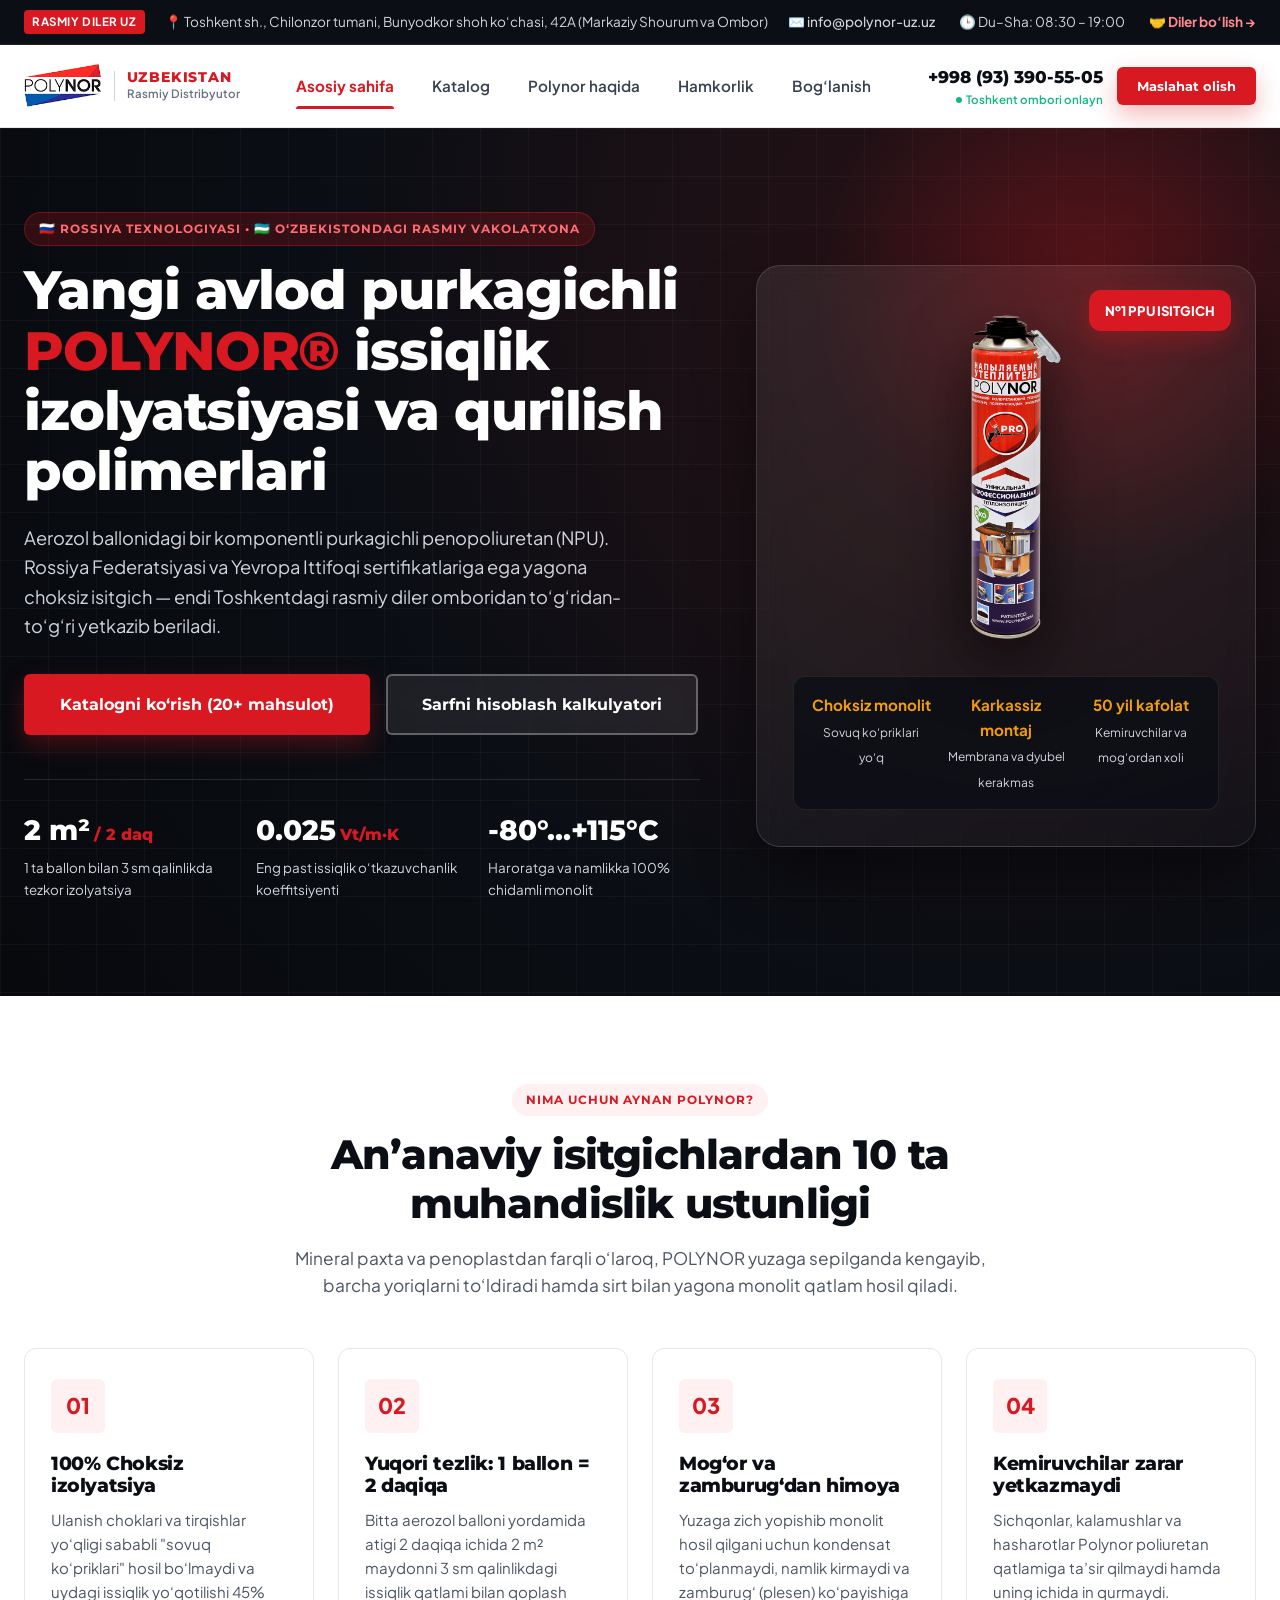
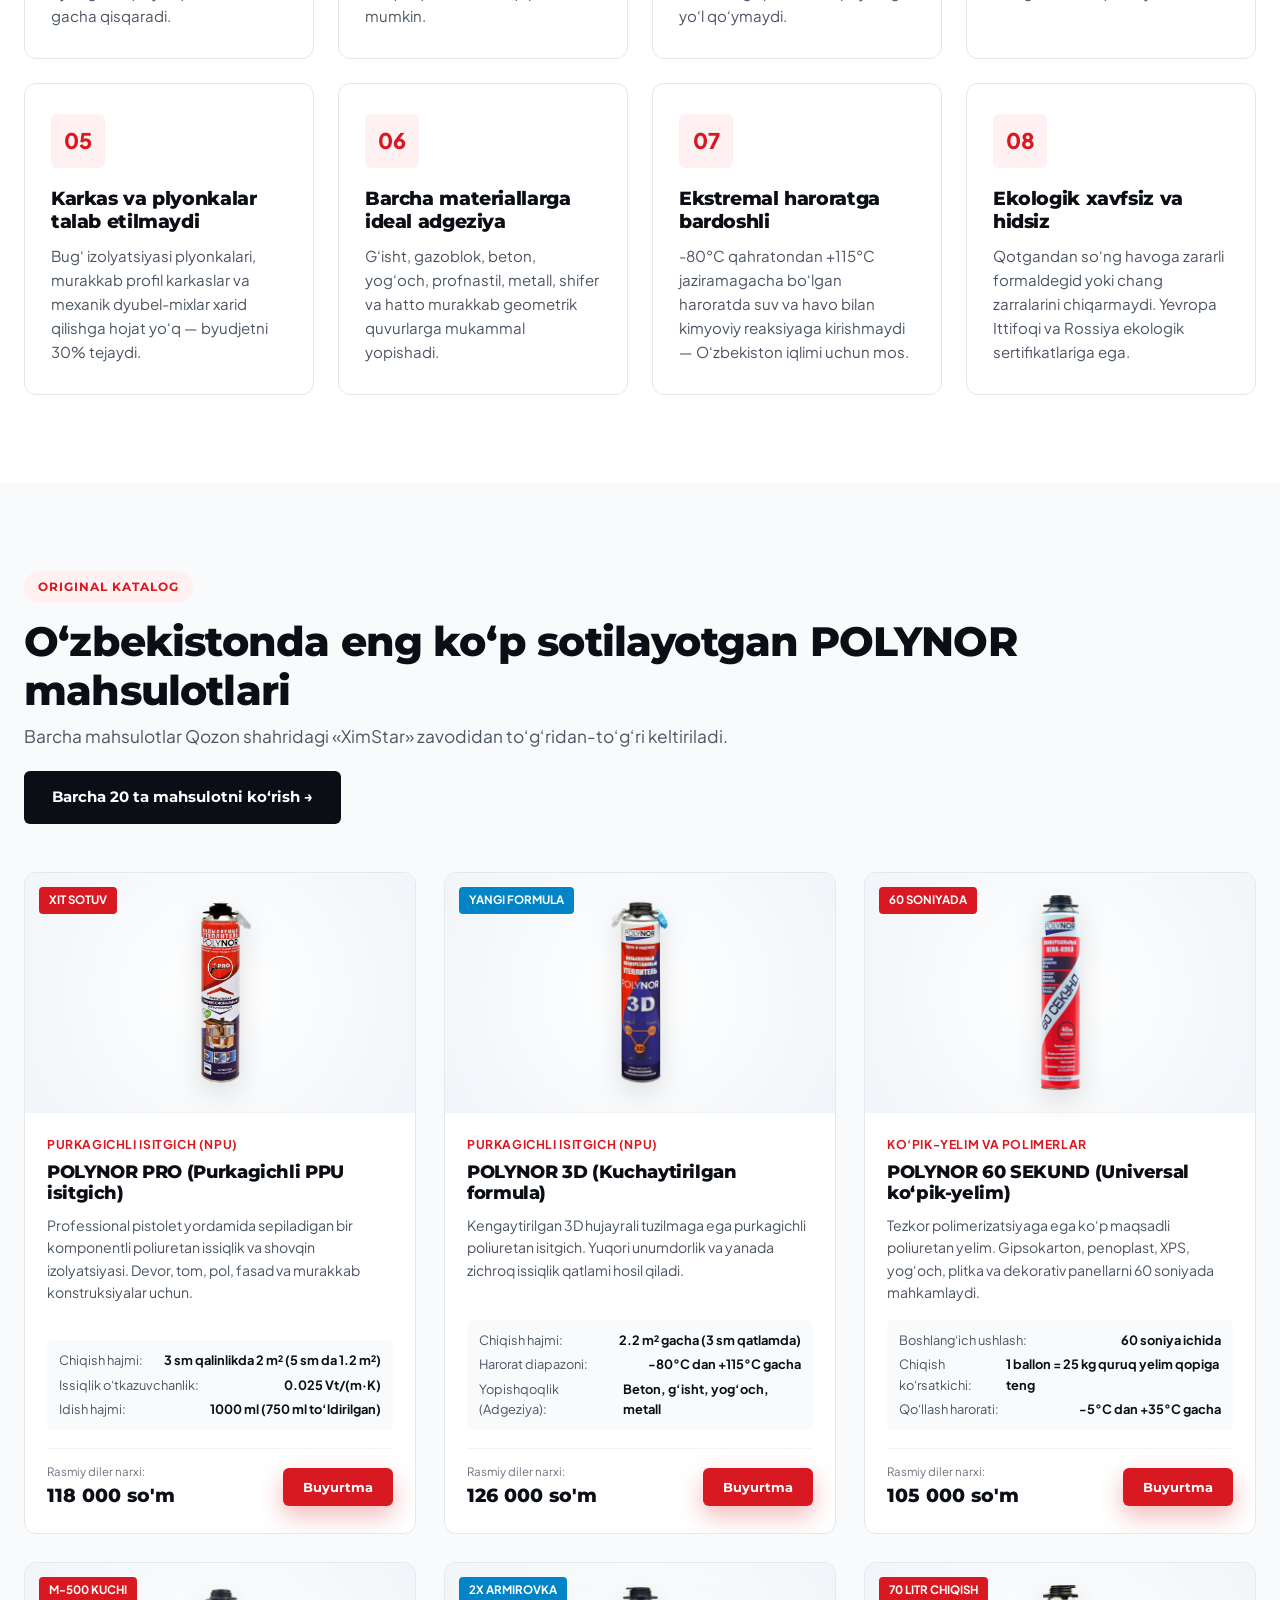
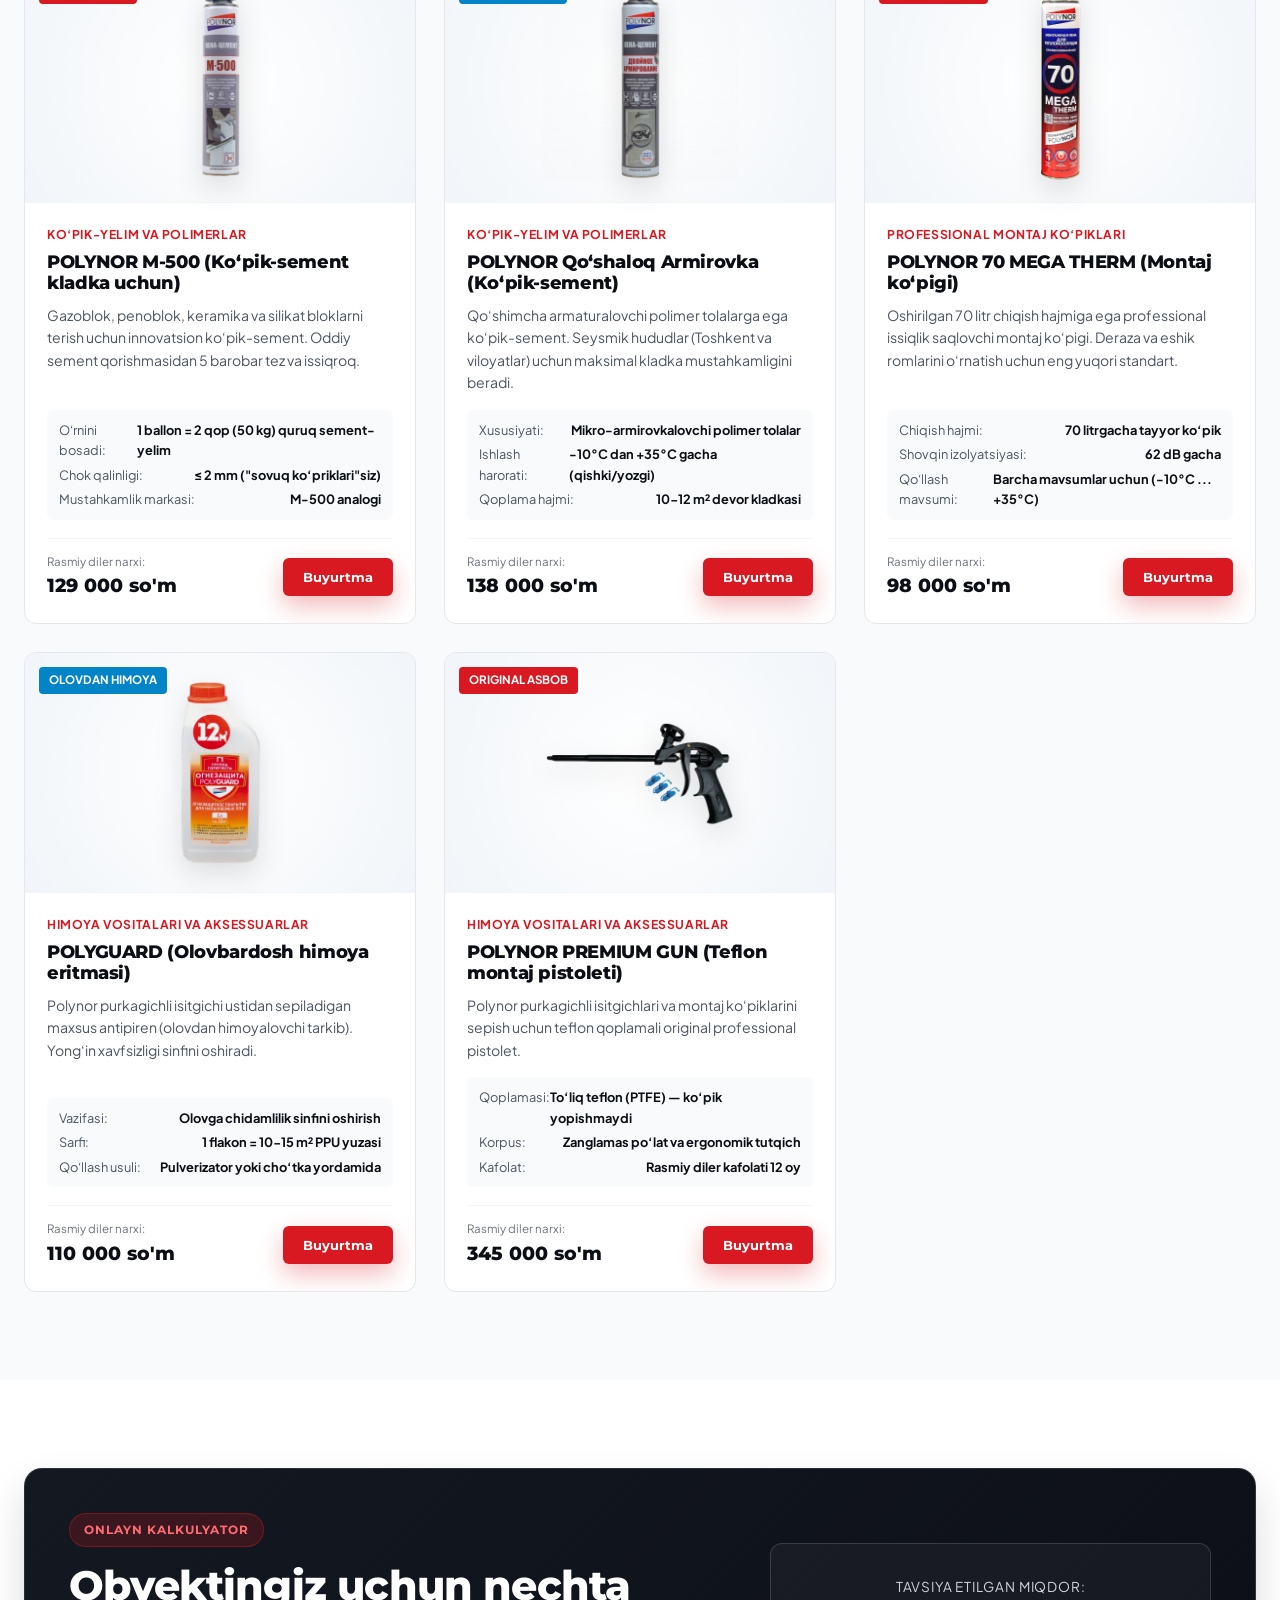
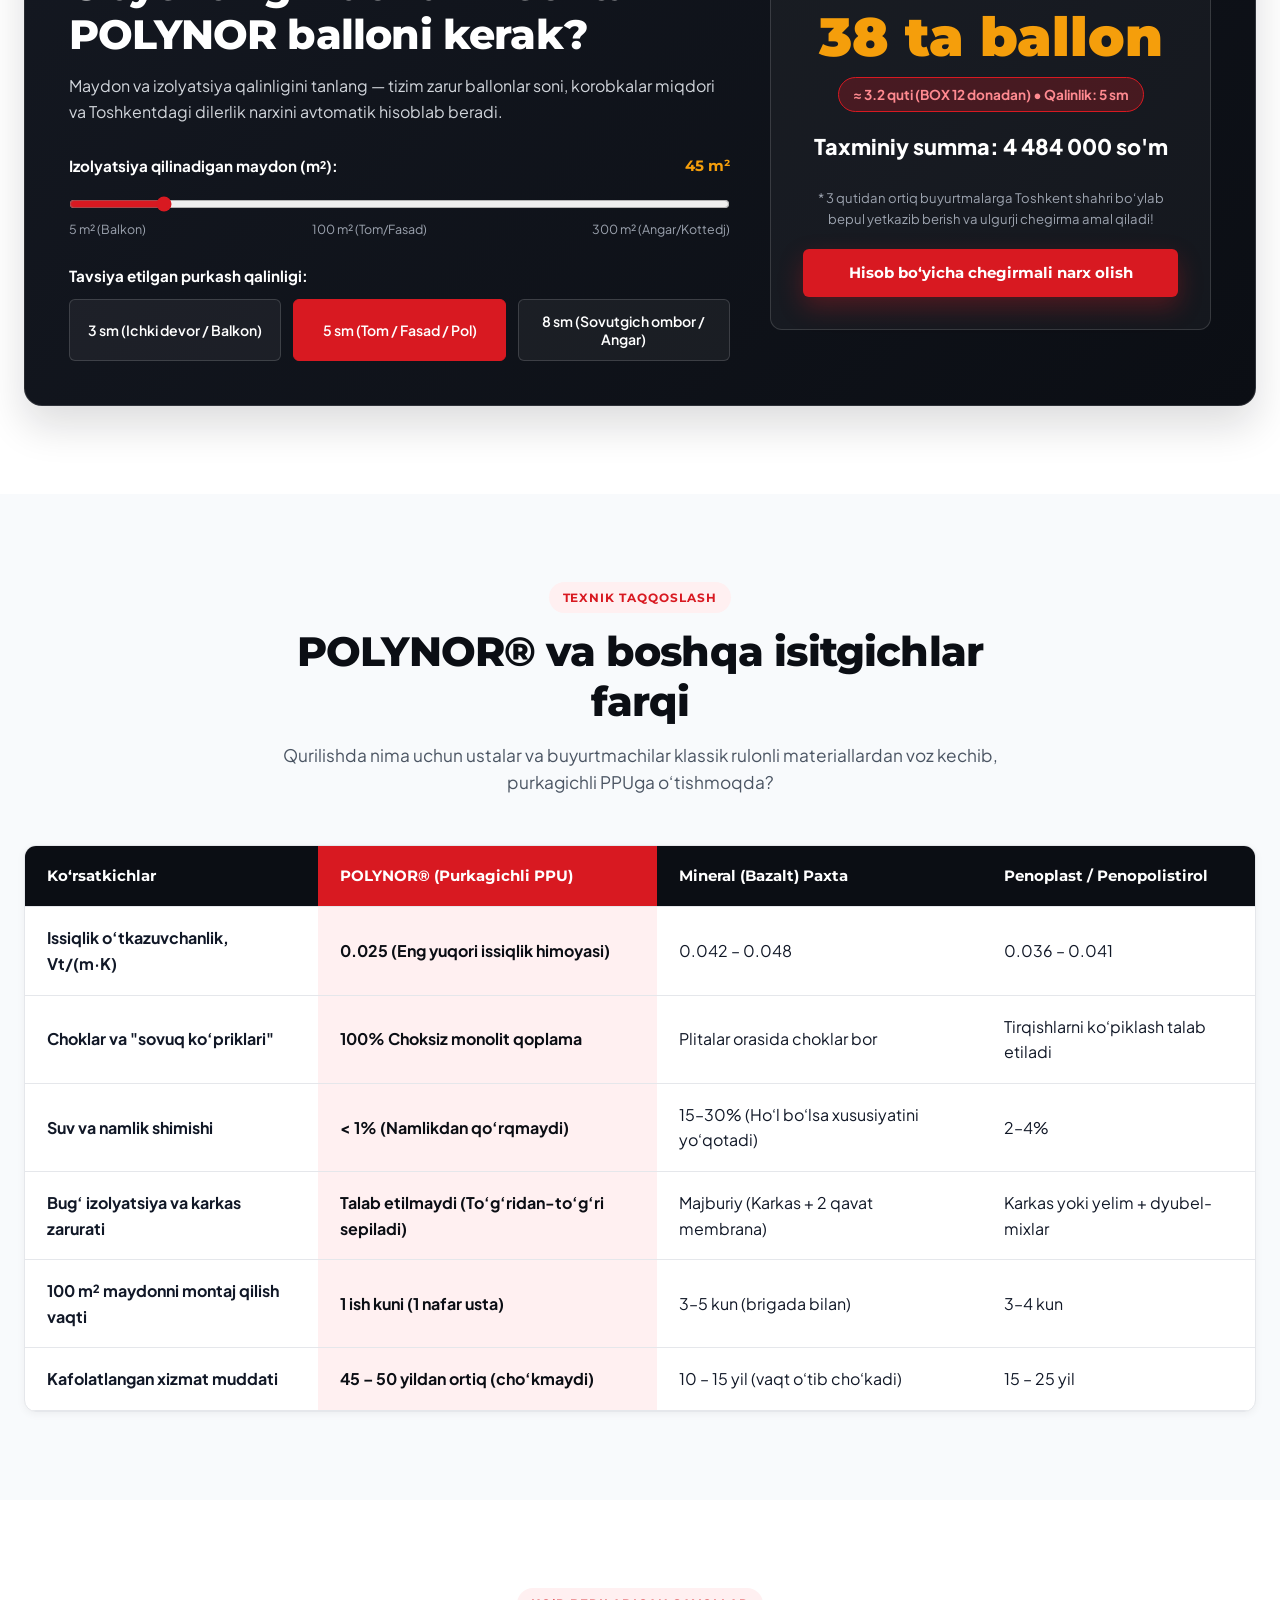
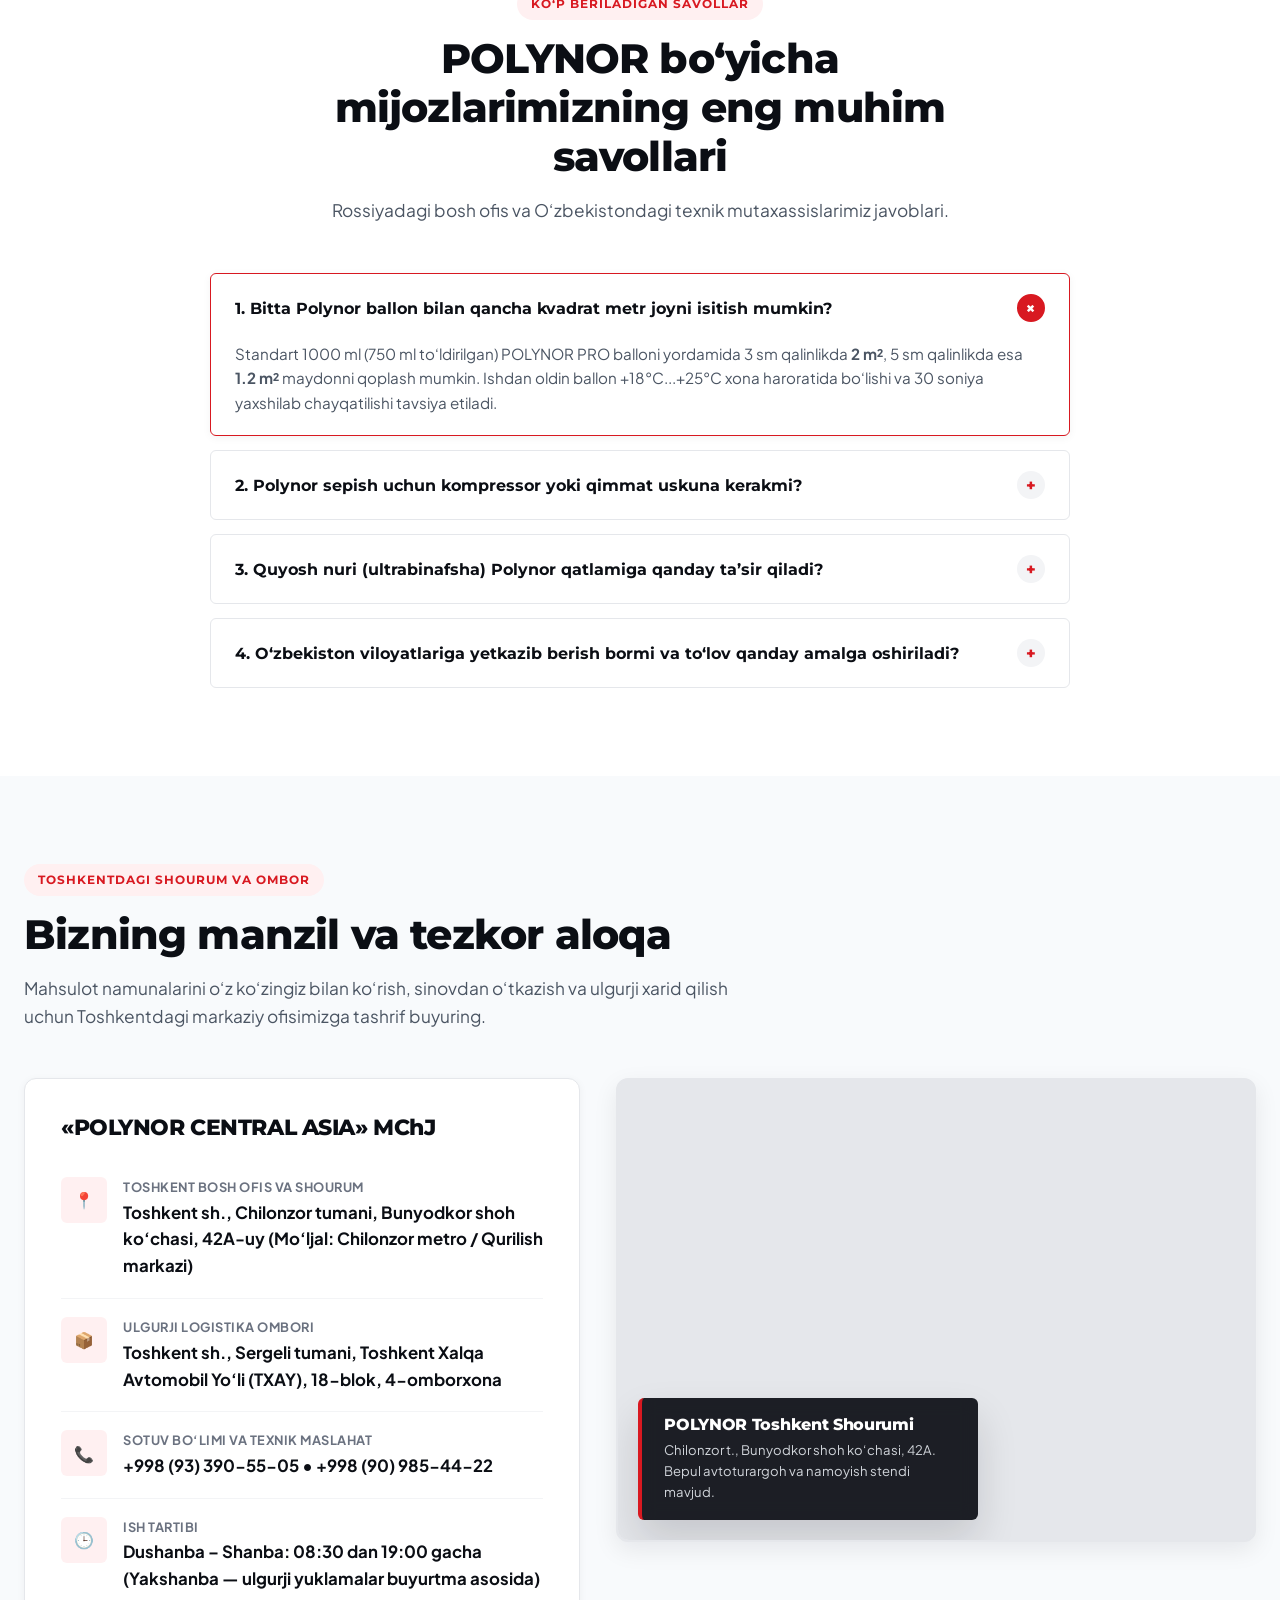
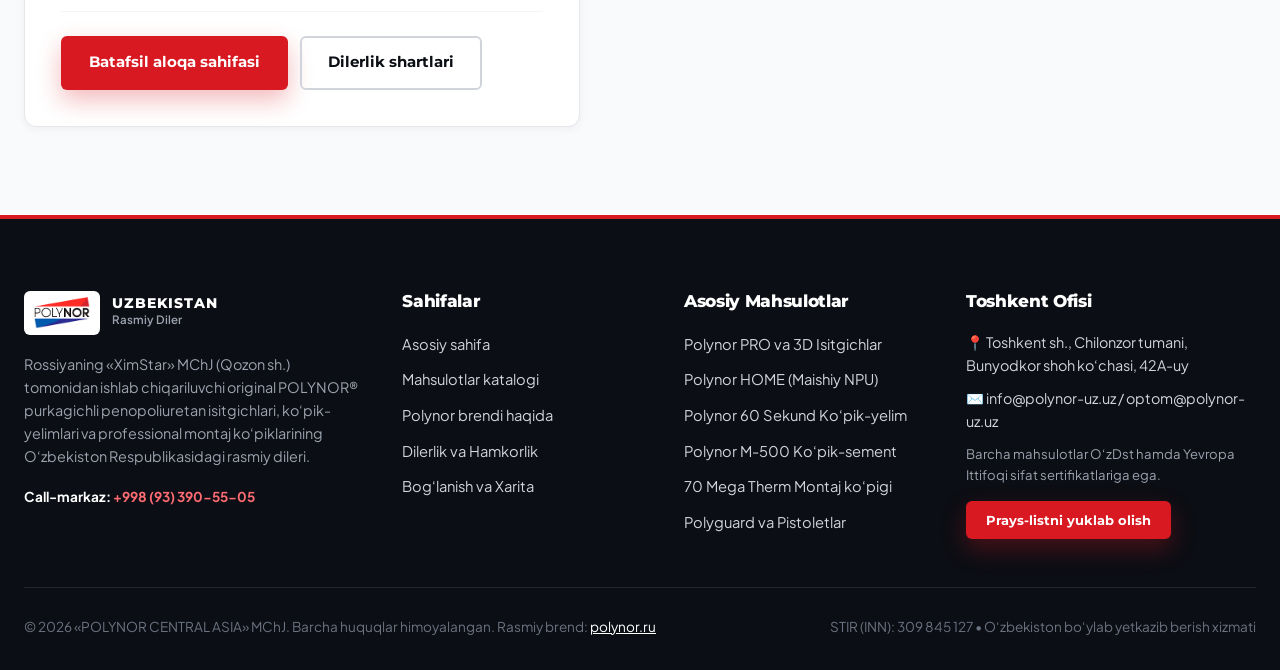
==== commit 17b7a0af: "Update general phone number and Telegram contact" ====
--- a/index.html
+++ b/index.html
@@ -41,7 +41,7 @@
         "name": "POLYNOR Uzbekistan — Rasmiy Diler (OOO Polynor Central Asia)",
         "image": "https://polynor.uz/assets/img/logo.png",
         "url": "https://polynor.uz/",
-        "telephone": "+998712058899",
+        "telephone": "+998933905505",
         "priceRange": "UZS",
         "address": {
           "@type": "PostalAddress",
@@ -128,7 +128,7 @@
 
       <div class="header__actions">
         <div class="header__phone">
-          <a href="tel:+998712058899" class="header__phone-num">+998 (71) 205-88-99</a>
+          <a href="tel:+998933905505" class="header__phone-num">+998 (93) 390-55-05</a>
           <span class="header__phone-label">Toshkent ombori onlayn</span>
         </div>
         <button type="button" class="btn btn--primary btn--sm js-order-btn" data-product="Bepul texnik maslahat va narxlar praysti">
@@ -489,7 +489,7 @@
               <div>
                 <div class="contact-item__label">Sotuv bo‘limi va Texnik maslahat</div>
                 <div class="contact-item__val">
-                  <a href="tel:+998712058899">+998 (71) 205-88-99</a> &bull; <a href="tel:+998909854422">+998 (90) 985-44-22</a>
+                  <a href="tel:+998933905505">+998 (93) 390-55-05</a> &bull; <a href="tel:+998909854422">+998 (90) 985-44-22</a>
                 </div>
               </div>
             </div>
@@ -542,7 +542,7 @@
             Rossiyaning «XimStar» MChJ (Qozon sh.) tomonidan ishlab chiqariluvchi original POLYNOR® purkagichli penopoliuretan isitgichlari, ko‘pik-yelimlari va professional montaj ko‘piklarining O‘zbekiston Respublikasidagi rasmiy dileri.
           </p>
           <div style="font-size: 0.85rem; color: #fff; font-weight: 700;">
-            Call-markaz: <a href="tel:+998712058899" style="color: #FF6B72;">+998 (71) 205-88-99</a>
+            Call-markaz: <a href="tel:+998933905505" style="color: #FF6B72;">+998 (93) 390-55-05</a>
           </div>
         </div>
 
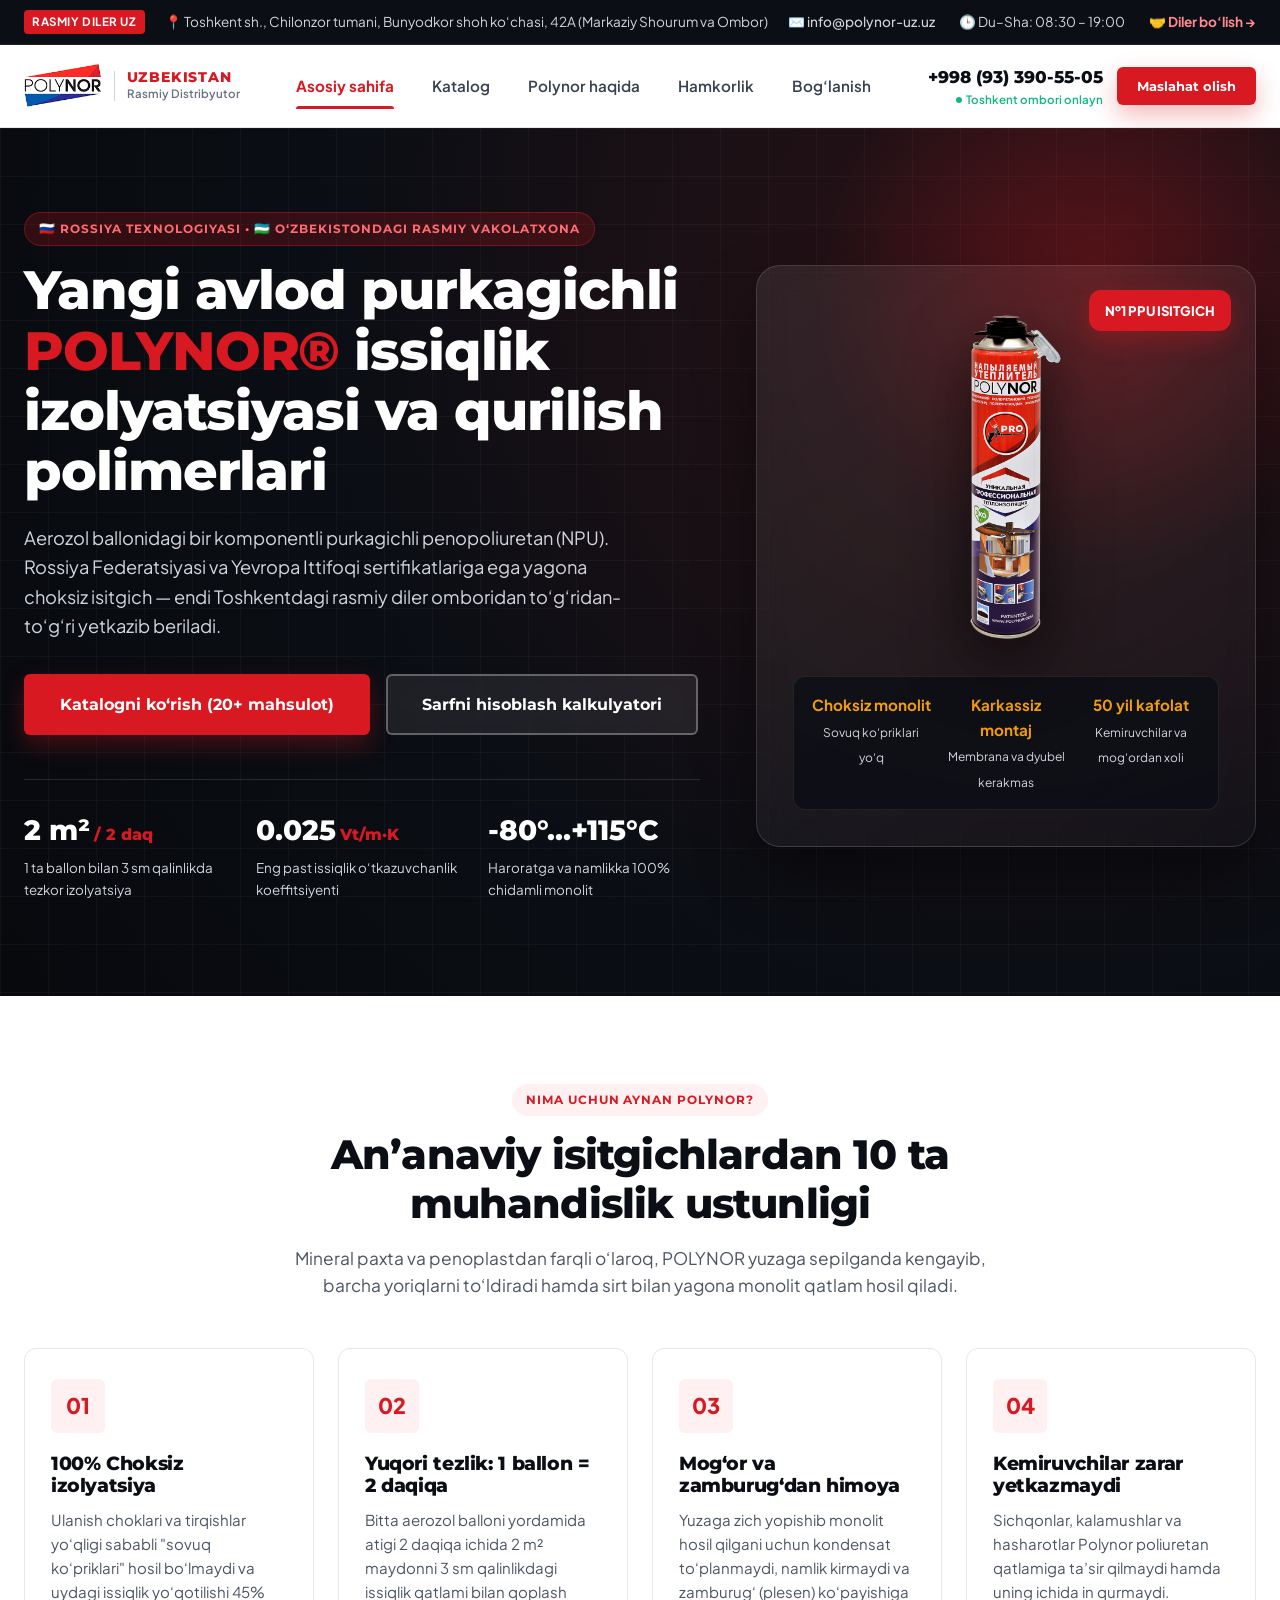
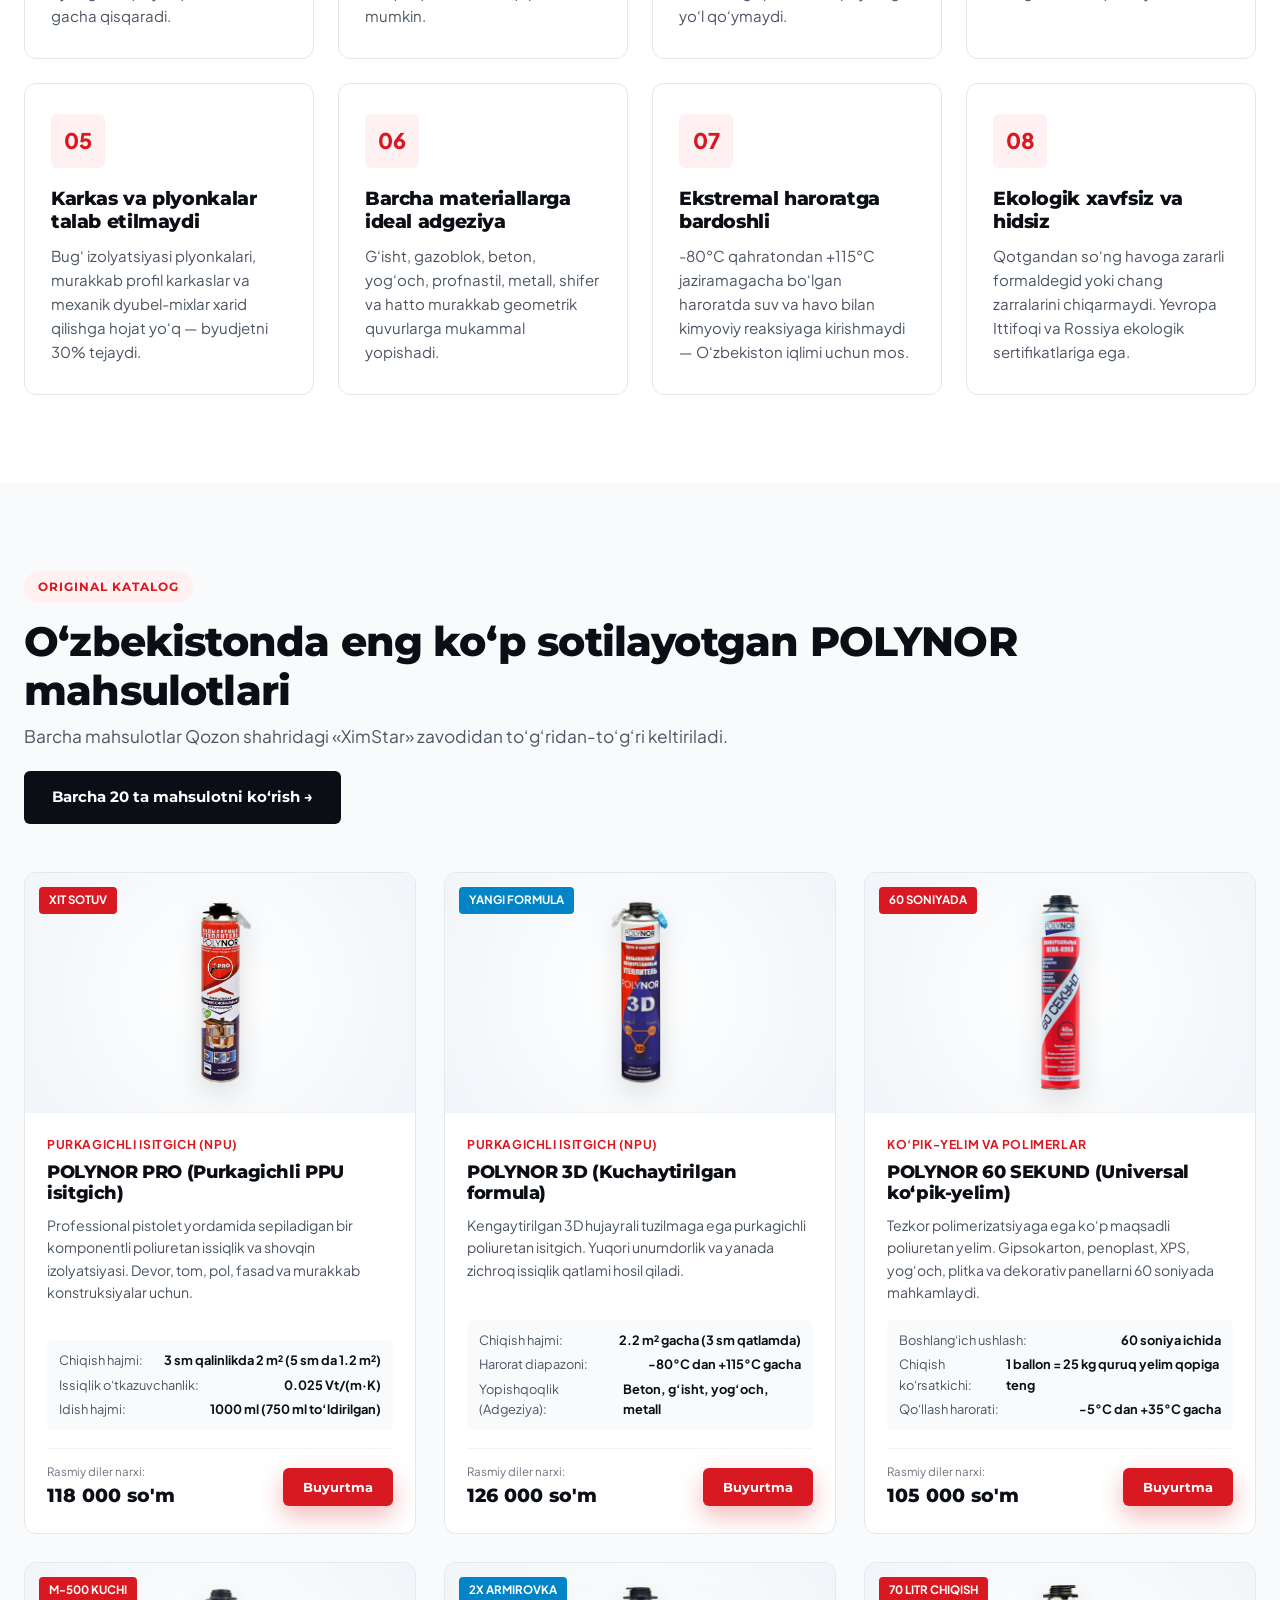
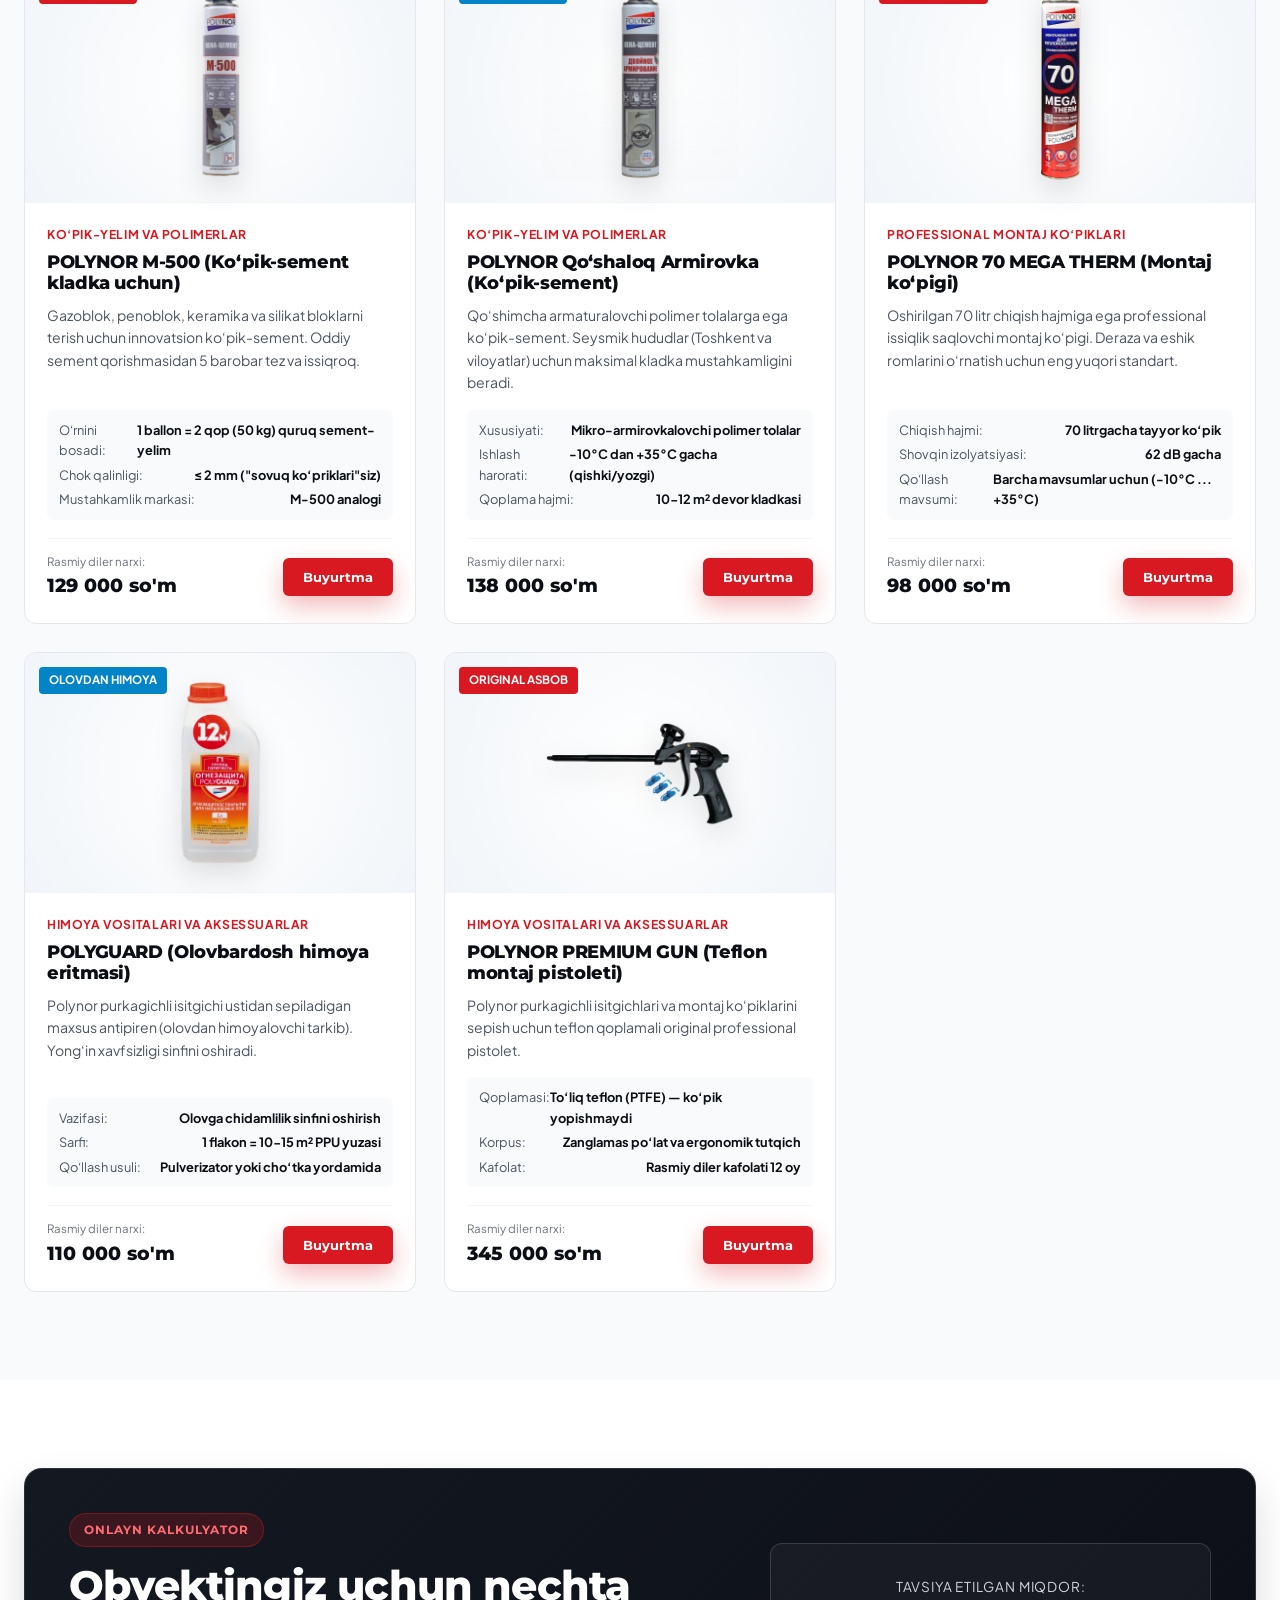
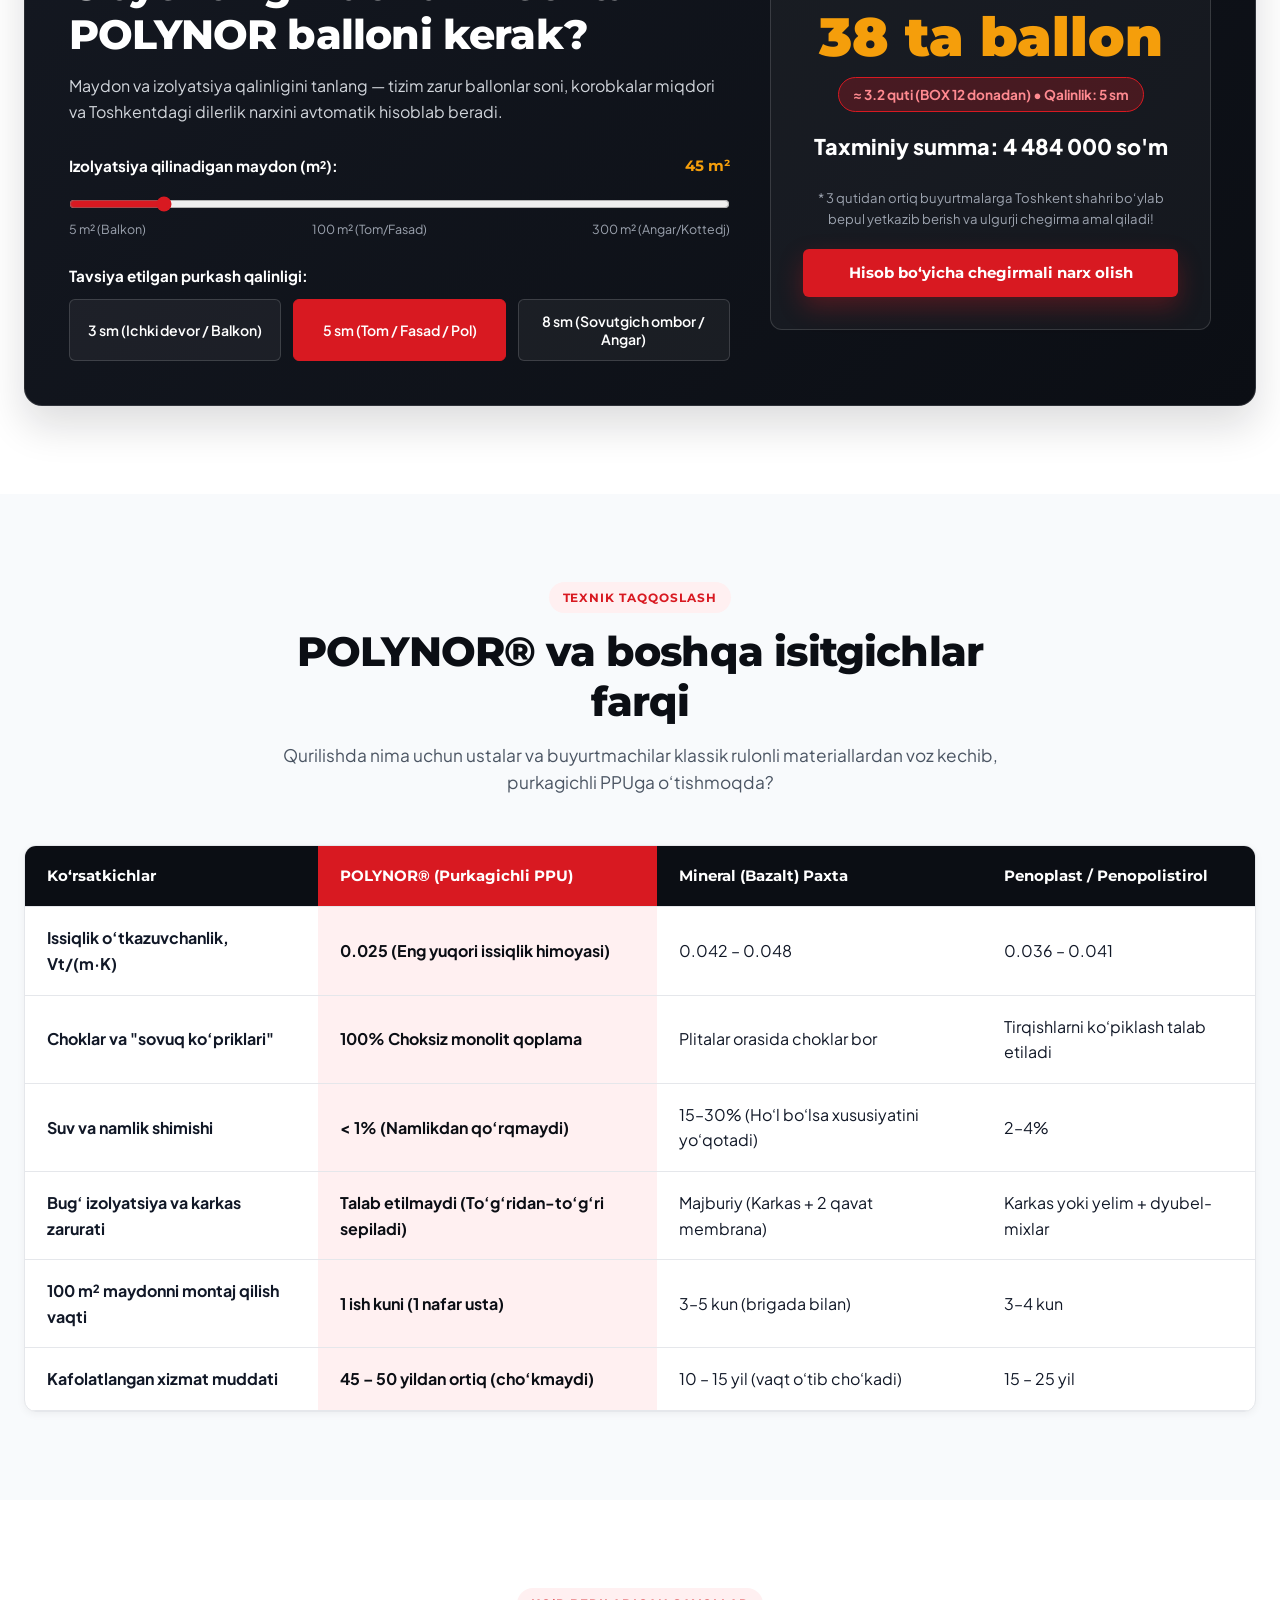
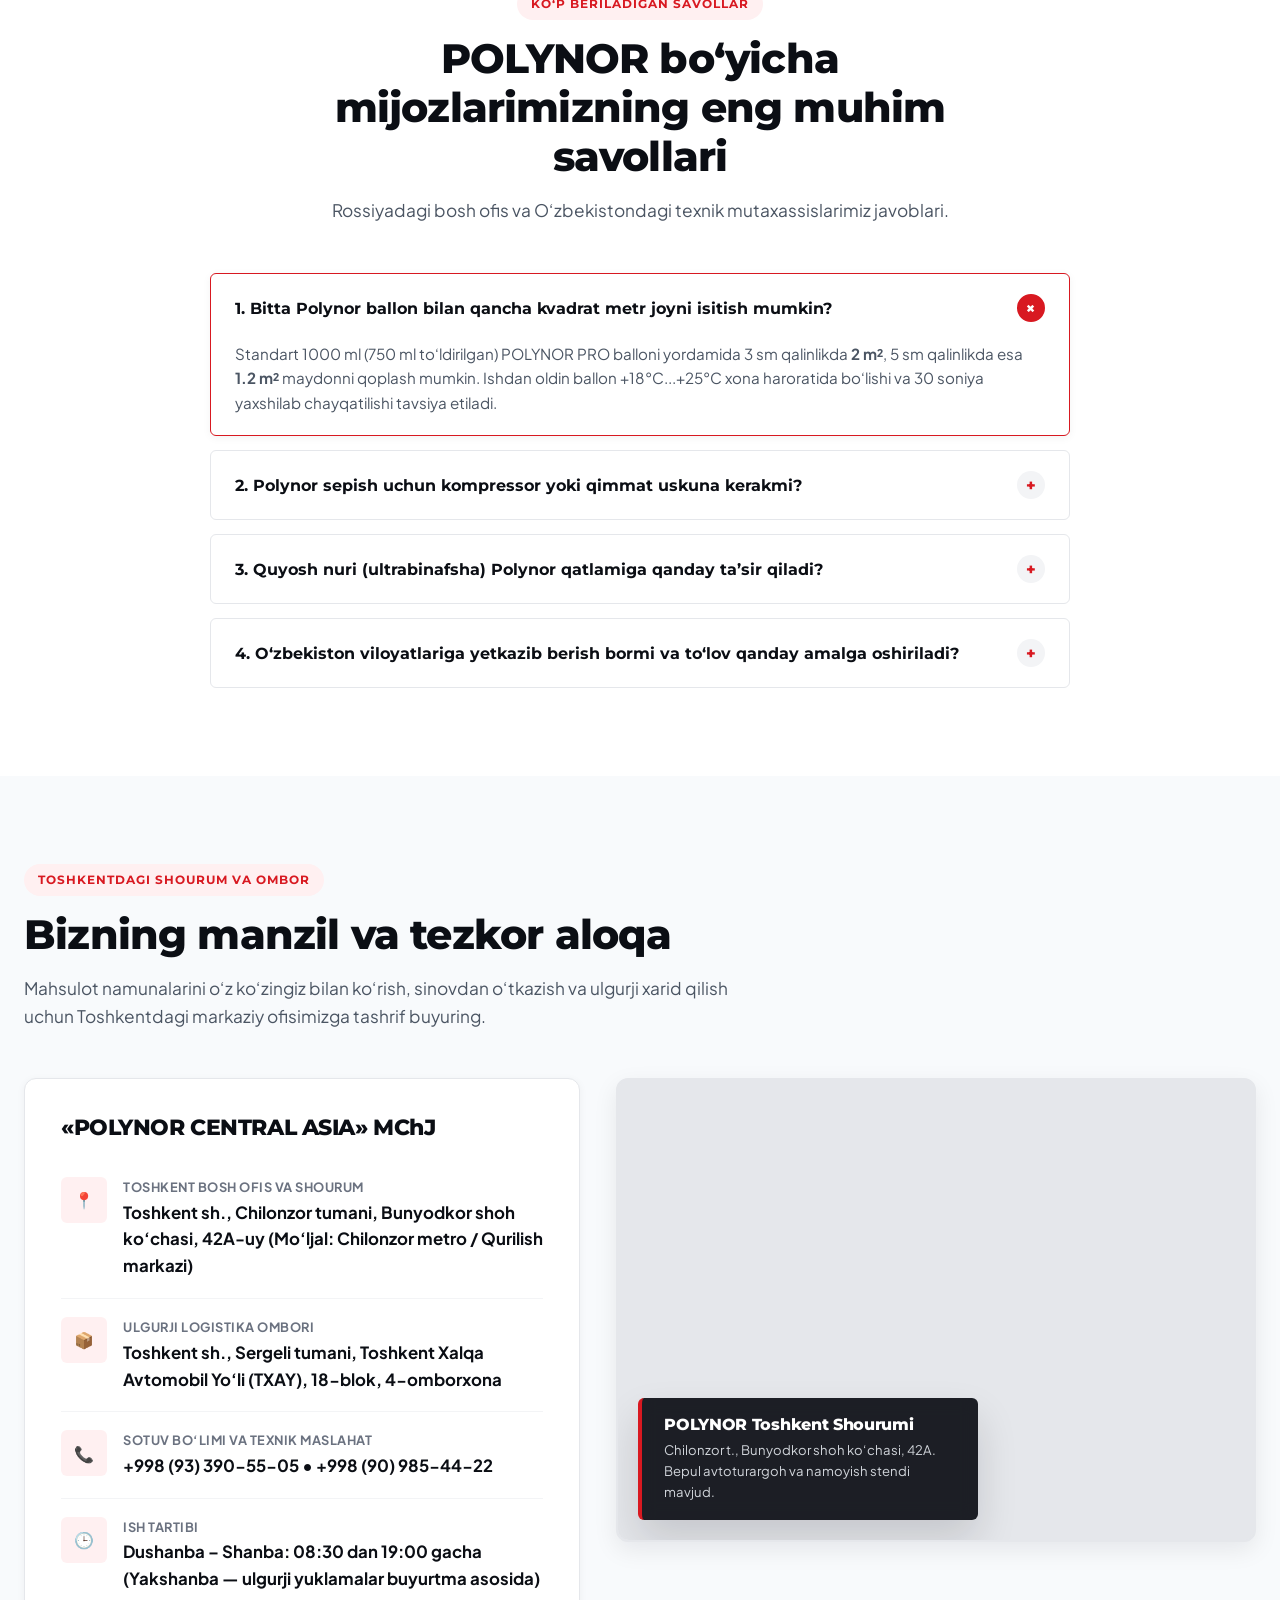
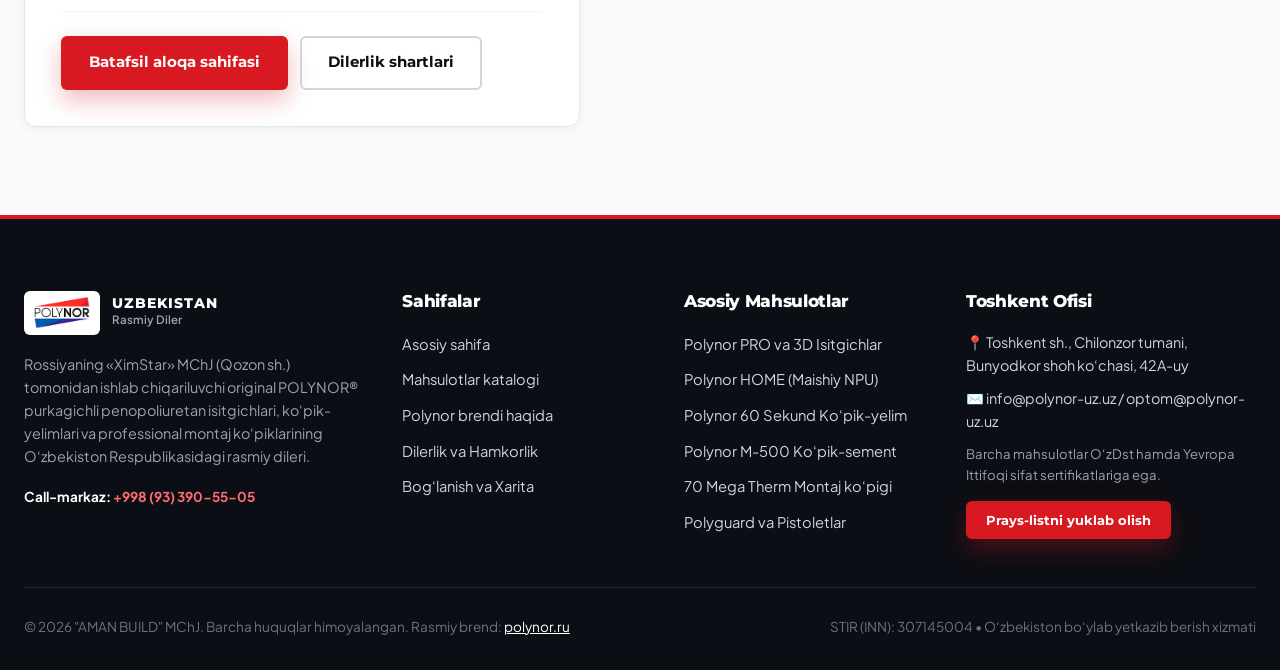
==== commit 5110d193: "Update company name and INN in footer" ====
--- a/index.html
+++ b/index.html
@@ -587,8 +587,8 @@
       </div>
 
       <div class="footer__bottom">
-        <div>&copy; 2026 «POLYNOR CENTRAL ASIA» MChJ. Barcha huquqlar himoyalangan. Rasmiy brend: <a href="https://www.polynor.ru/ru" target="_blank" rel="noopener" style="color: #fff; text-decoration: underline;">polynor.ru</a></div>
-        <div>STIR (INN): 309 845 127 • O‘zbekiston bo‘ylab yetkazib berish xizmati</div>
+        <div>&copy; 2026 "AMAN BUILD" MChJ. Barcha huquqlar himoyalangan. Rasmiy brend: <a href="https://www.polynor.ru/ru" target="_blank" rel="noopener" style="color: #fff; text-decoration: underline;">polynor.ru</a></div>
+        <div>STIR (INN): 307145004 • O‘zbekiston bo‘ylab yetkazib berish xizmati</div>
       </div>
     </div>
   </footer>
